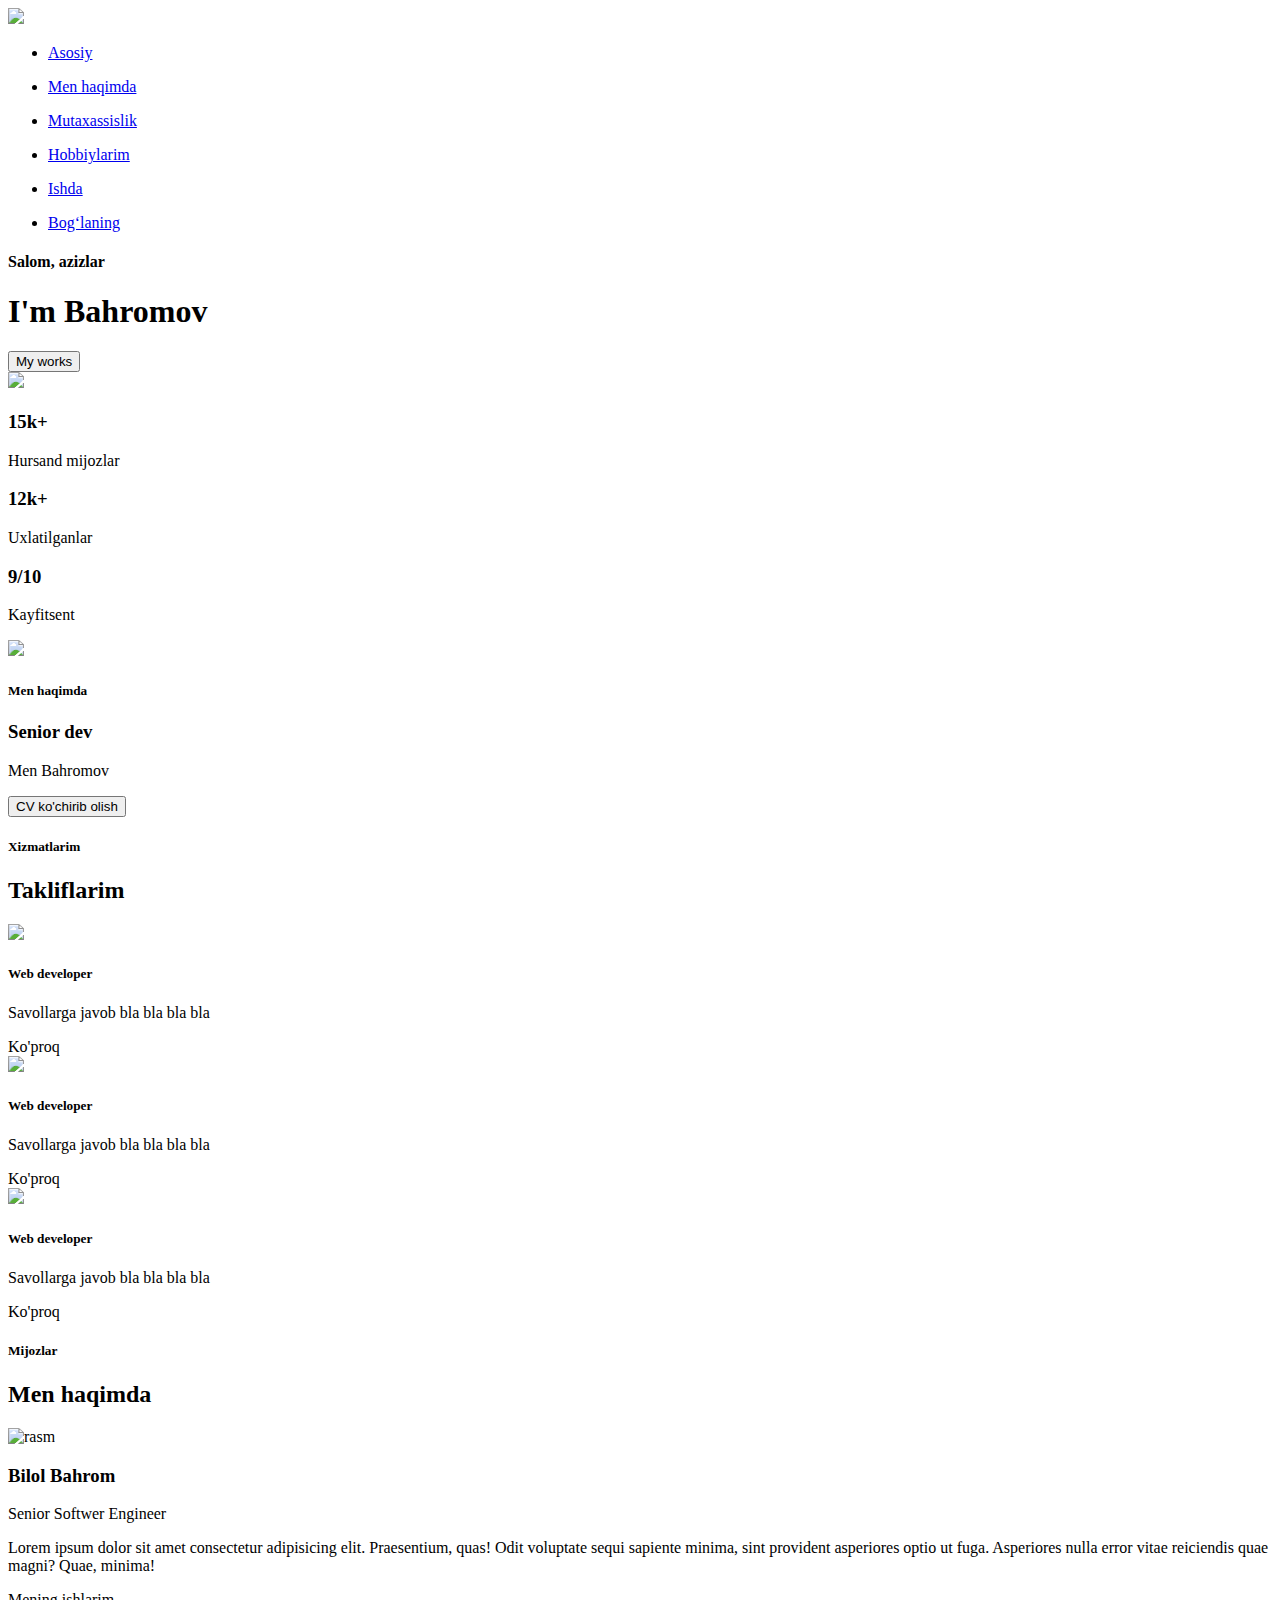
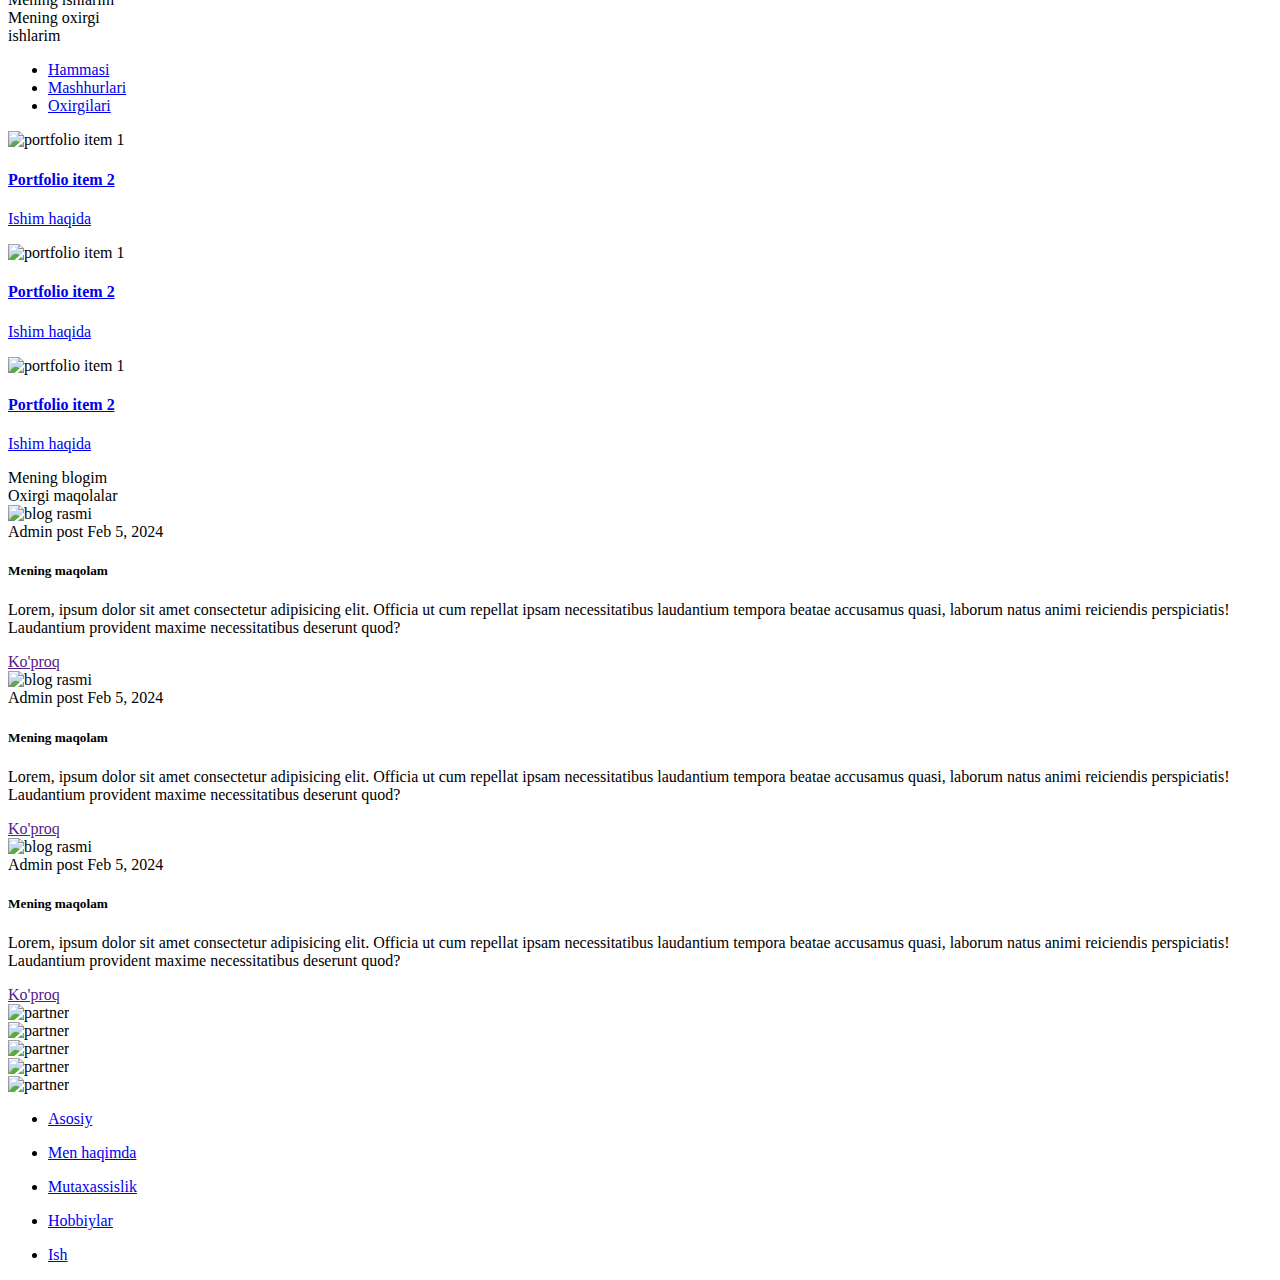
==== index.html @ ab36e7e4 "yangisidan" ====
<!DOCTYPE html>
<html lang="en">
<head>
  <!-- <meta http-equiv="content-type" content="text/html; charset=UTF-8"> -->
  <meta charset="utf-8">
  <title>Project4!</title>
  <link rel="stylesheet" href="main.css">
  <link rel="stylesheet" href="https://cdnjs.cloudflare.com/ajax/libs/font-awesome/6.6.0/css/all.min.css" integrity="sha512-Kc323vGBEqzTmouAECnVceyQqyqdsSiqLQISBL29aUW4U/M7pSPA/gEUZQqv1cwx4OnYxTxve5UMg5GT6L4JJg==" crossorigin="anonymous" referrerpolicy="no-referrer" />
  <link rel="stylesheet" href="../shared.css">
</head>
<body>
  
  <!-- header sectipn -->
  
  <header class="main-header">
    <div class="container">
      <div class="main-header__brand">
        <a href="box.html">
          <img src="../Picsart_24-10-22_14-53-34-482.png">
        </a>
      </div>
      <nav class="main-navigation">
        <ul class="main-navigation__items">
          <li class="main-navigation__item">
            <a href="#" class="aa">Asosiy</a>
          </li>
        </ul>
        <ul class="main-navigation__items">
          <li class="main-navigation__item active">
            <a href="#" class="aa">Men haqimda</a>
          </li>
        </ul>
        <ul class="main-navigation__items">
          <li class="main-navigation__item">
            <a href="#">Mutaxassislik</a>
          </li>
        </ul>
        <ul class="main-navigation__items">
          <li class="main-navigation__item">
            <a href="#">Hobbiylarim</a>
          </li>
        </ul>
        <ul class="maign-navigation__items">
          <li class="main-navigation__item">
            <a href="#">Ishda</a>
          </li>
        </ul>
        <ul class="main-navigation__items">
          <li class="main-navigation__item">
            <a href="../contact.html">Bogʻlaning</a>
          </li>
        </ul>
      </nav>
    </div>
  </header>
  
  
  <!-- /header section -->
  
  <!--main-->
  
<div class="main-banner">
    <div class="container">
    <section class="main-section">
    <div class="main-section__info">
      <h4 class="main-section__welcome to-uppercase">Salom, azizlar</h4>
      <h1 class="main-section__introduction to-uppercase">I'm Bahromov</h1>
      <div class="main-section__social-network">
        <a href="https://youtube.com">
          <i class="fab fa-youtube"></i>
        </a>
        <a href="https://instagram.com">
          <i class="fab fa-instagram"></i>
        </a>
        <a href="https://t.me/kunuz">
          <i class="fab fa-telegram"></i>
        </a>
      </div>
      <button type="button" class="main-section__action button to-uppercase">My works</button>
    </div>
    <div class="main-section__img">
      <img src="../Logo.png">
    </div>
   </section>
   <div class="clearfix"></div>  
  </div>
  
</div>
  <!--main-->

  <!--Statistics-->

  <div class="container">
    <section class="statistics">
      <div class="statistics__item">
        <h3 class="statistics__number">15k+</h3>
        <p class="statistics__title">Hursand mijozlar</p>
      </div>
      <div class="statistics__item">
        <h3 class="statistics__number">12k+</h3>
        <p class="statistics__title">Uxlatilganlar</p>
      </div>
      <div class="statistics__item">
        <h3 class="statistics__number">9/10</h3>
        <p class="statistics__title">Kayfitsent</p>
      </div>
    </section>
    <div class="clearfix">
    </div>
  </div>

  <!--Statistics-->


    <!--main-->
  
         <div class="container">
          <section class="about-me">
           <div class="about-me__img">
            <img src="../Logo.png">
           </div>
           <div class="about-me__info">
            <h5 class="section-subtitle">Men haqimda <span class="blur-line"></span></h5>
            <h3 class="section-title">Senior dev</h3>
            <p class="about-me__description">Men Bahromov</p>
            <button type="button" class="button to-uppercase">CV ko'chirib olish</button>
           </div>
          </section>
          <div class="clearfix"></div>
         </div>

  <!--main-->

    <!--serviced-->
  
    <div class="container">
        <section class="services">
    <h5 class="section-subtitle">Xizmatlarim <span class="blur-line"></span></h5>
    <h2 class="section-title">Takliflarim</h2>
    <div class="services-cards">
      <div class="service-card">
        <img class="service-card__icon" src="../service1.png">
        <h5 class="service-card__title">Web developer</h5>
        <p class="service-card__description">Savollarga javob bla bla bla bla</p>
        <a class="service-card__link">Ko'proq</a>
      </div>
      <div class="service-card">
        <img class="service-card__icon" src="../service-2.png">
        <h5 class="service-card__title">Web developer</h5>
        <p class="service-card__description">Savollarga javob bla bla bla bla</p>
        <a class="service-card__link">Ko'proq</a>
      </div>
      <div class="service-card">
        <img class="service-card__icon" src="../service-3.png">
        <h5 class="service-card__title">Web developer</h5>
        <p class="service-card__description">Savollarga javob bla bla bla bla</p>
        <a class="service-card__link">Ko'proq</a>
      </div>
    </div>
  </section>
    </div>
  
  <!--main-->

    <!--main-->
  
  
   <div class="container">
      <section class="clients">
        <h5 class="section-sibtitle">Mijozlar <span class="blur-line"></span></h5>
        <h2 class="section-title">Men haqimda</h2>
        <div class="client-items">
          <div class="client-item">
            <div class="client-item__img">
              <img src="../about-me.png" alt="rasm">
            </div>
            <div class="client-item__info">
              <h3 client-item__name>Bilol Bahrom</h3>
              <p class="client-item__position">Senior Softwer Engineer</p>
              <p class="client-item__review">Lorem ipsum dolor sit amet consectetur adipisicing elit. Praesentium, quas! Odit voluptate sequi sapiente minima, sint provident asperiores optio ut fuga. Asperiores nulla error vitae reiciendis quae magni? Quae, minima!</p>
              <div class="client-item__rate">
                <i class="fas fa-star"></i>
                <i class="fas fa-star"></i>
                <i class="fas fa-star"></i>
                <i class="fas fa-star"></i>
                <i class="fas fa-star disabled"></i>
              </div>
            </div>
          </div>
        </div>
        <div class="clearfix"></div>
      </section>
    </div>
  
  
  <!--main-->

  <div class="container">
    <section class="portfolio">
      <div class="section-subtitle">Mening ishlarim
        <span class="blur-line"></span>
      </div>
      <div class="section-title">Mening oxirgi <br> ishlarim</div>
      <ul class="portfolio-item__lists">
        <li class="portfolio-item__list portfolio-item__list-1">
          <a href="#">Hammasi</a>
        </li>
        <li class="portfolio-item__list">
          <a href="#">
            Mashhurlari
          </a>
        </li>
        <li class="portfolio-item__list">
          <a href="#">
            Oxirgilari
          </a>
        </li>
      </ul>
      <div class="portfolio-items">
        <div class="portfolio-item portfolio-item-1">
          <img src="./portfolio-1.jpg" alt="portfolio item 1" class="portfolio-item__img">
          <div class="portfolio-item__overlay"></div>
          <div class="portfolio-item__info">
            <h4>
              <a href="#">Portfolio item 2</a>
            </h4>
            <p>
              <a href="#">Ishim haqida</a>
            </p>
          </div>
        </div>
        <div class="portfolio-item portfolio-item-2">
          <img src="./portfolio-2.jpg" alt="portfolio item 1" class="portfolio-item__img">
          <div class="portfolio-item__overlay"></div>
          <div class="portfolio-item__info">
            <h4>
              <a href="#">Portfolio item 2</a>
            </h4>
            <p>
              <a href="#">Ishim haqida</a>
            </p>
          </div>
        </div>
        <div class="portfolio-item portfolio-item-3">
          <img src="./portfolio-3.jpg" alt="portfolio item 1" class="portfolio-item__img">
          <div class="portfolio-item__overlay"></div>
          <div class="portfolio-item__info">
            <h4>
              <a href="#">Portfolio item 2</a>
            </h4>
            <p>
              <a href="#">Ishim haqida</a>
            </p>
          </div>
        </div>
      </div>
    </section>
  </div>

  <!-- blog -->

  <div class="container">
    <section class="blog">
      <div class="section-subtitle">
        Mening blogim
      </div>
      <div class="subtion-title">Oxirgi maqolalar</div>
      <div class="blog-items">
        <div class="blog-item">
          <div class="blog-item__img">
            <img src="./blog-1.jpg" alt="blog rasmi">
          </div>
          <div class="blog-item__info">
            <div class="blog-item__main-info">
              <span class="blog-item__author">
                <i class="fa fa-user"></i>
                Admin post</span>
              <span class="blog-item__date">
                <i class="fa fa-calendar"></i>
                Feb 5, 2024</span>
            </div>
            <h5 class="blog-item__title">Mening maqolam</h5>
            <p class="blog-item__description">Lorem, ipsum dolor sit amet consectetur adipisicing elit. Officia ut cum repellat ipsam necessitatibus laudantium tempora beatae accusamus quasi, laborum natus animi reiciendis perspiciatis! Laudantium provident maxime necessitatibus deserunt quod?</p>
            <a href="" class="blog-item__lern-more">Ko'proq</a>
          </div>
        </div>
        <div class="blog-item">
          <div class="blog-item__img">
            <img src="./blog-2.jpg" alt="blog rasmi">
          </div>
          <div class="blog-item__info">
            <div class="blog-item__main-info">
              <span class="blog-item__author">
                <i class="fa fa-user"></i>
                Admin post</span>
              <span class="blog-item__date">
                <i class="fa fa-calendar"></i>
                Feb 5, 2024</span>
            </div>
            <h5 class="blog-item__title">Mening maqolam</h5>
            <p class="blog-item__description">Lorem, ipsum dolor sit amet consectetur adipisicing elit. Officia ut cum repellat ipsam necessitatibus laudantium tempora beatae accusamus quasi, laborum natus animi reiciendis perspiciatis! Laudantium provident maxime necessitatibus deserunt quod?</p>
            <a href="" class="blog-item__lern-more">Ko'proq</a>
          </div>
        </div>
        <div class="blog-item">
          <div class="blog-item__img">
            <img src="./blog-3.jpg" alt="blog rasmi">
          </div>
          <div class="blog-item__info">
            <div class="blog-item__main-info">
              <span class="blog-item__author">
                <i class="fa fa-user"></i>
                Admin post</span>
              <span class="blog-item__date">
                <i class="fa fa-calendar"></i>
                Feb 5, 2024</span>
            </div>
            <h5 class="blog-item__title">Mening maqolam</h5>
            <p class="blog-item__description">Lorem, ipsum dolor sit amet consectetur adipisicing elit. Officia ut cum repellat ipsam necessitatibus laudantium tempora beatae accusamus quasi, laborum natus animi reiciendis perspiciatis! Laudantium provident maxime necessitatibus deserunt quod?</p>
            <a href="" class="blog-item__lern-more">Ko'proq</a>
          </div>
        </div>
      </div>

    </section>
  </div>

  <!-- partners -->

  <div class="container">
    <section class="partners">
      <div class="partner">
        <img src="./partner-1.png" alt="partner">
      </div>
      <div class="partner">
        <img src="./partner-2.png" alt="partner">
      </div>
      <div class="partner">
        <img src="./partner-3.png" alt="partner">
      </div>
      <div class="partner">
        <img src="./partner-4.png" alt="partner">
      </div>
      <div class="partner">
        <img src="./partner-5.png" alt="partner">
      </div>
    </section>
  </div>

  <!--footer-->

  <footer>
      <nav class="main-navigation">
        <ul class="main-navigation__items">
          <li class="main-navigation__item">
            <a href="#" class="aa">Asosiy</a>
          </li>
        </ul>
        <ul class="main-navigation__items">
          <li class="main-navigation__item active">
            <a href="#" class="aa">Men haqimda</a>
          </li>
        </ul>
        <ul class="main-navigation__items">
          <li class="main-navigation__item">
            <a href="#">Mutaxassislik</a>
          </li>
        </ul>
        <ul class="main-navigation__items">
          <li class="main-navigation__item">
            <a href="#">Hobbiylar</a>
          </li>
        </ul>
        <ul class="main-navigation__items">
          <li class="main-navigation__item">
            <a href="#">Ish</a>
          </li>
        </ul>
      </nav>
  </footer>

  <!--footer-->
  
</body>
</html>
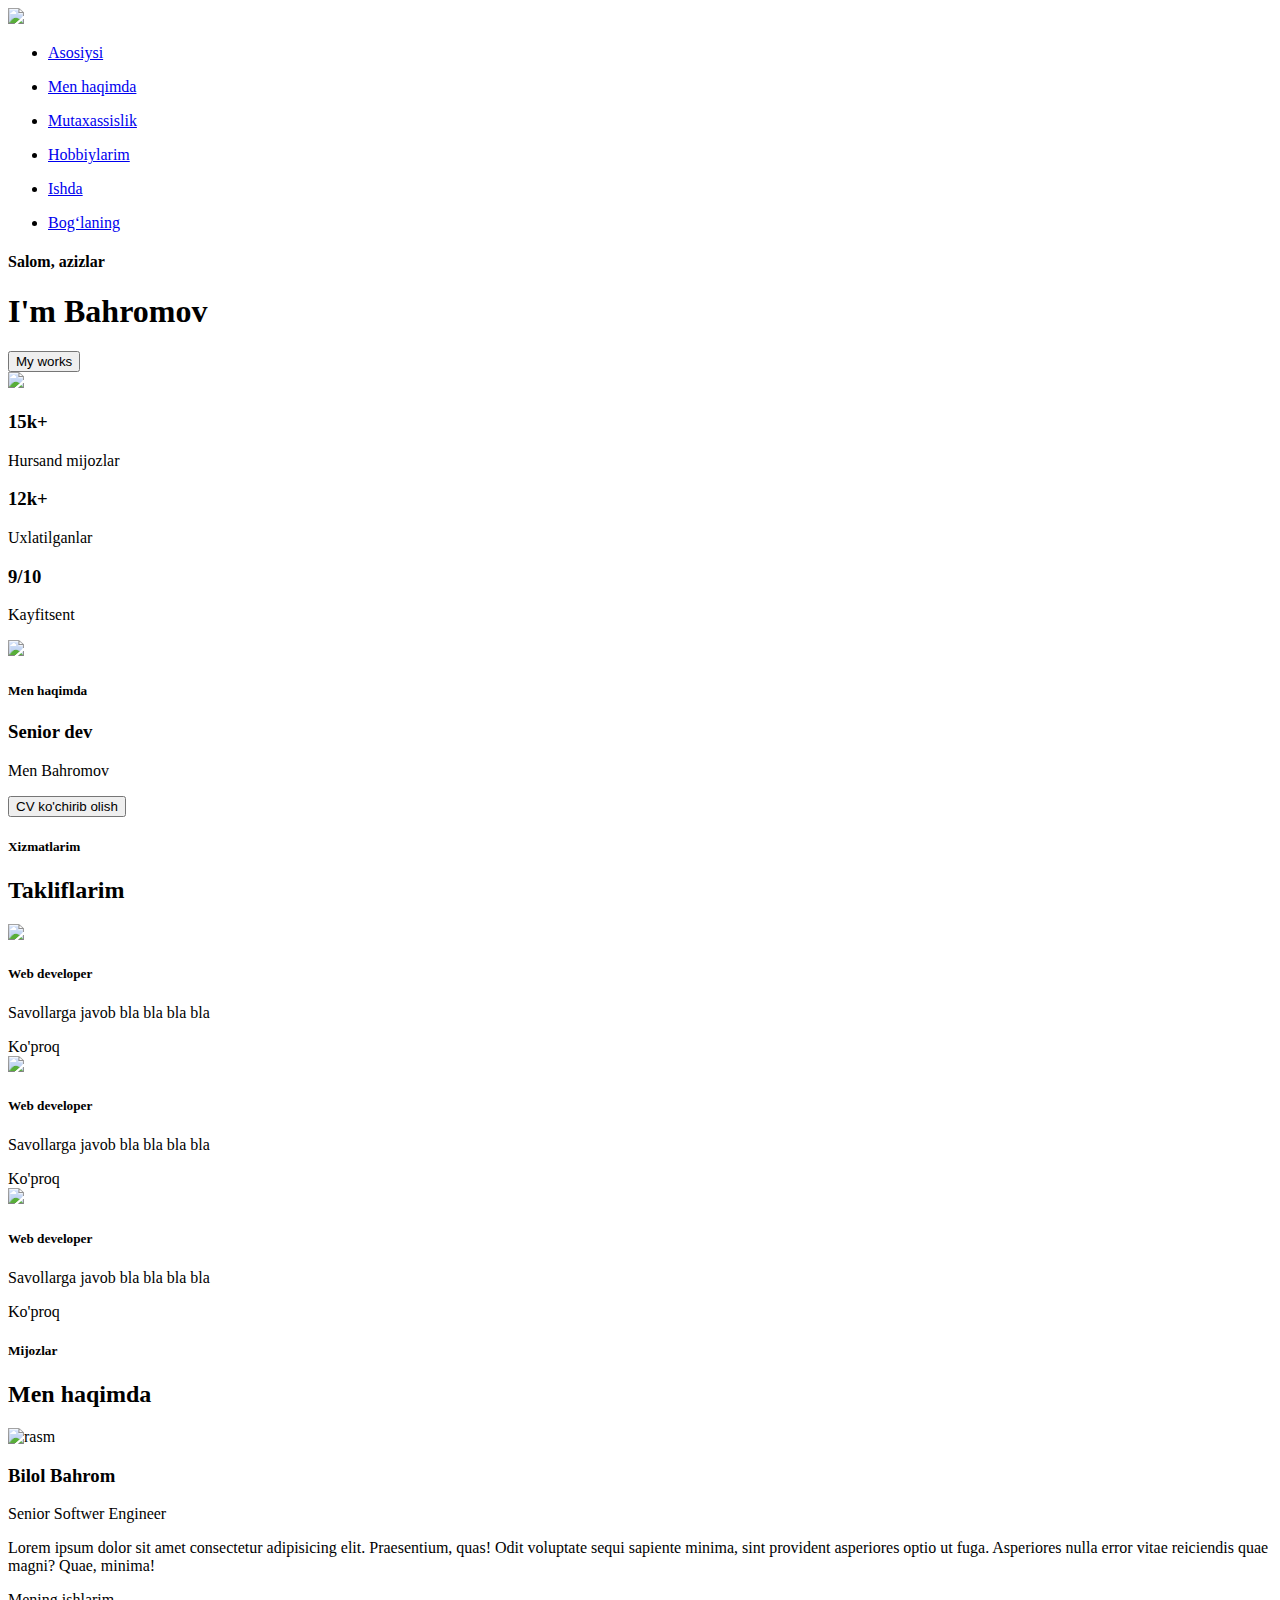
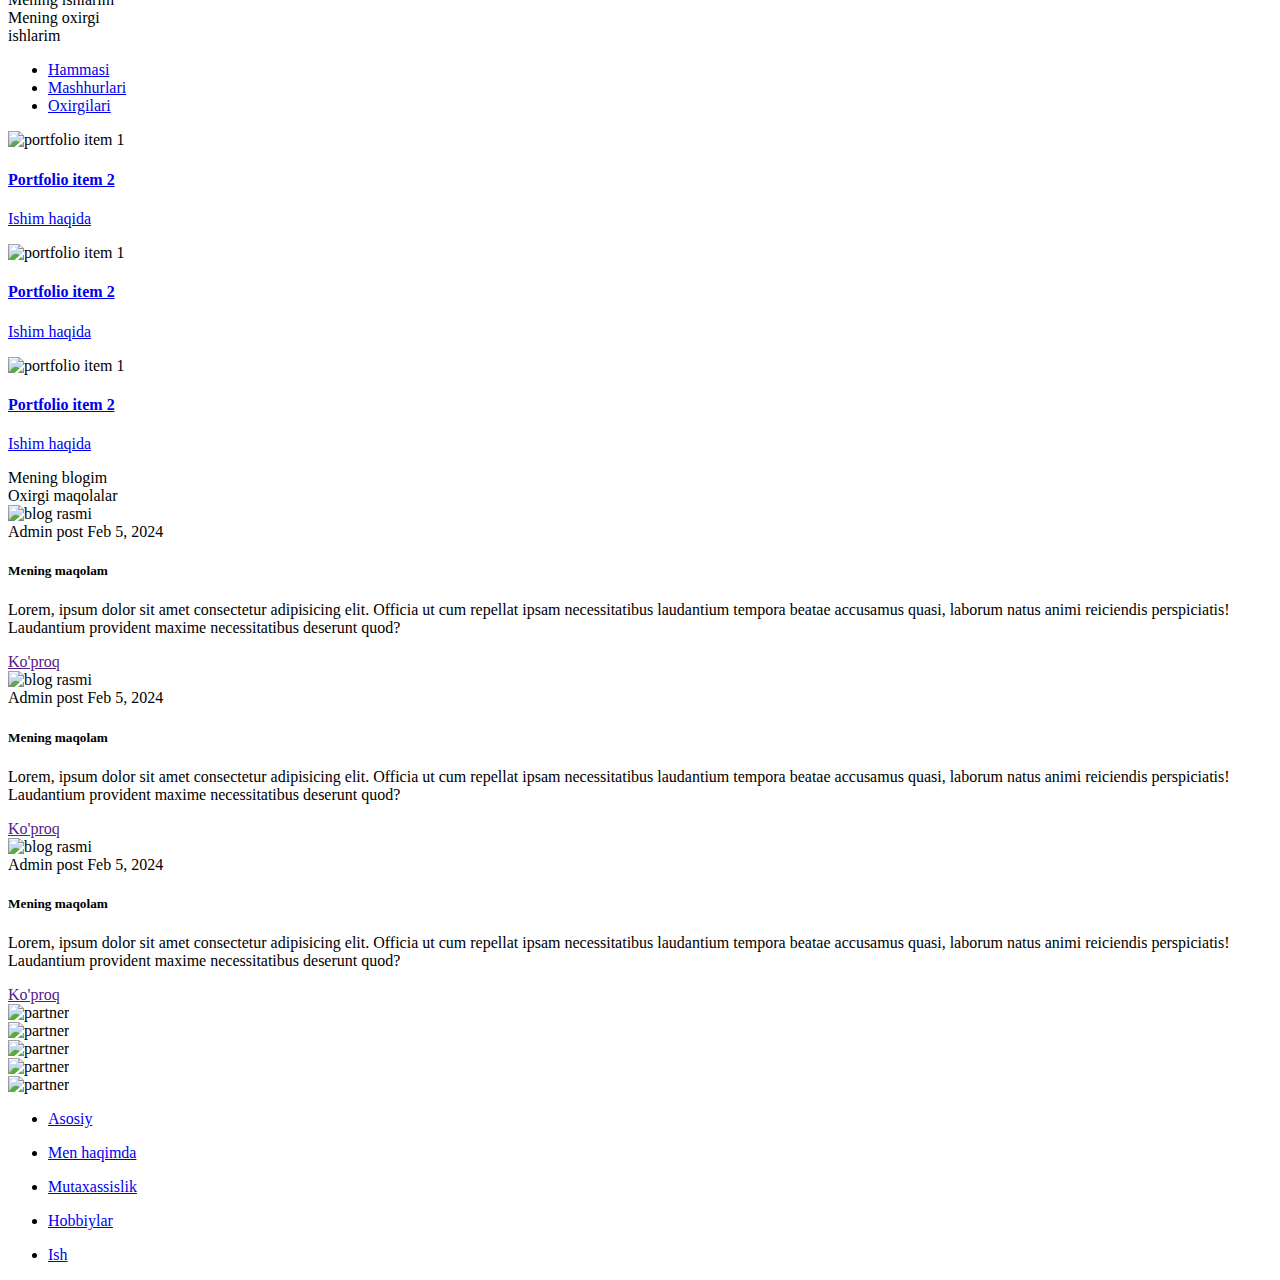
==== commit 5bbad088: "qalay" ====
--- a/index.html
+++ b/index.html
@@ -22,7 +22,7 @@
       <nav class="main-navigation">
         <ul class="main-navigation__items">
           <li class="main-navigation__item">
-            <a href="#" class="aa">Asosiy</a>
+            <a href="#" class="aa">Asosiysi</a>
           </li>
         </ul>
         <ul class="main-navigation__items">
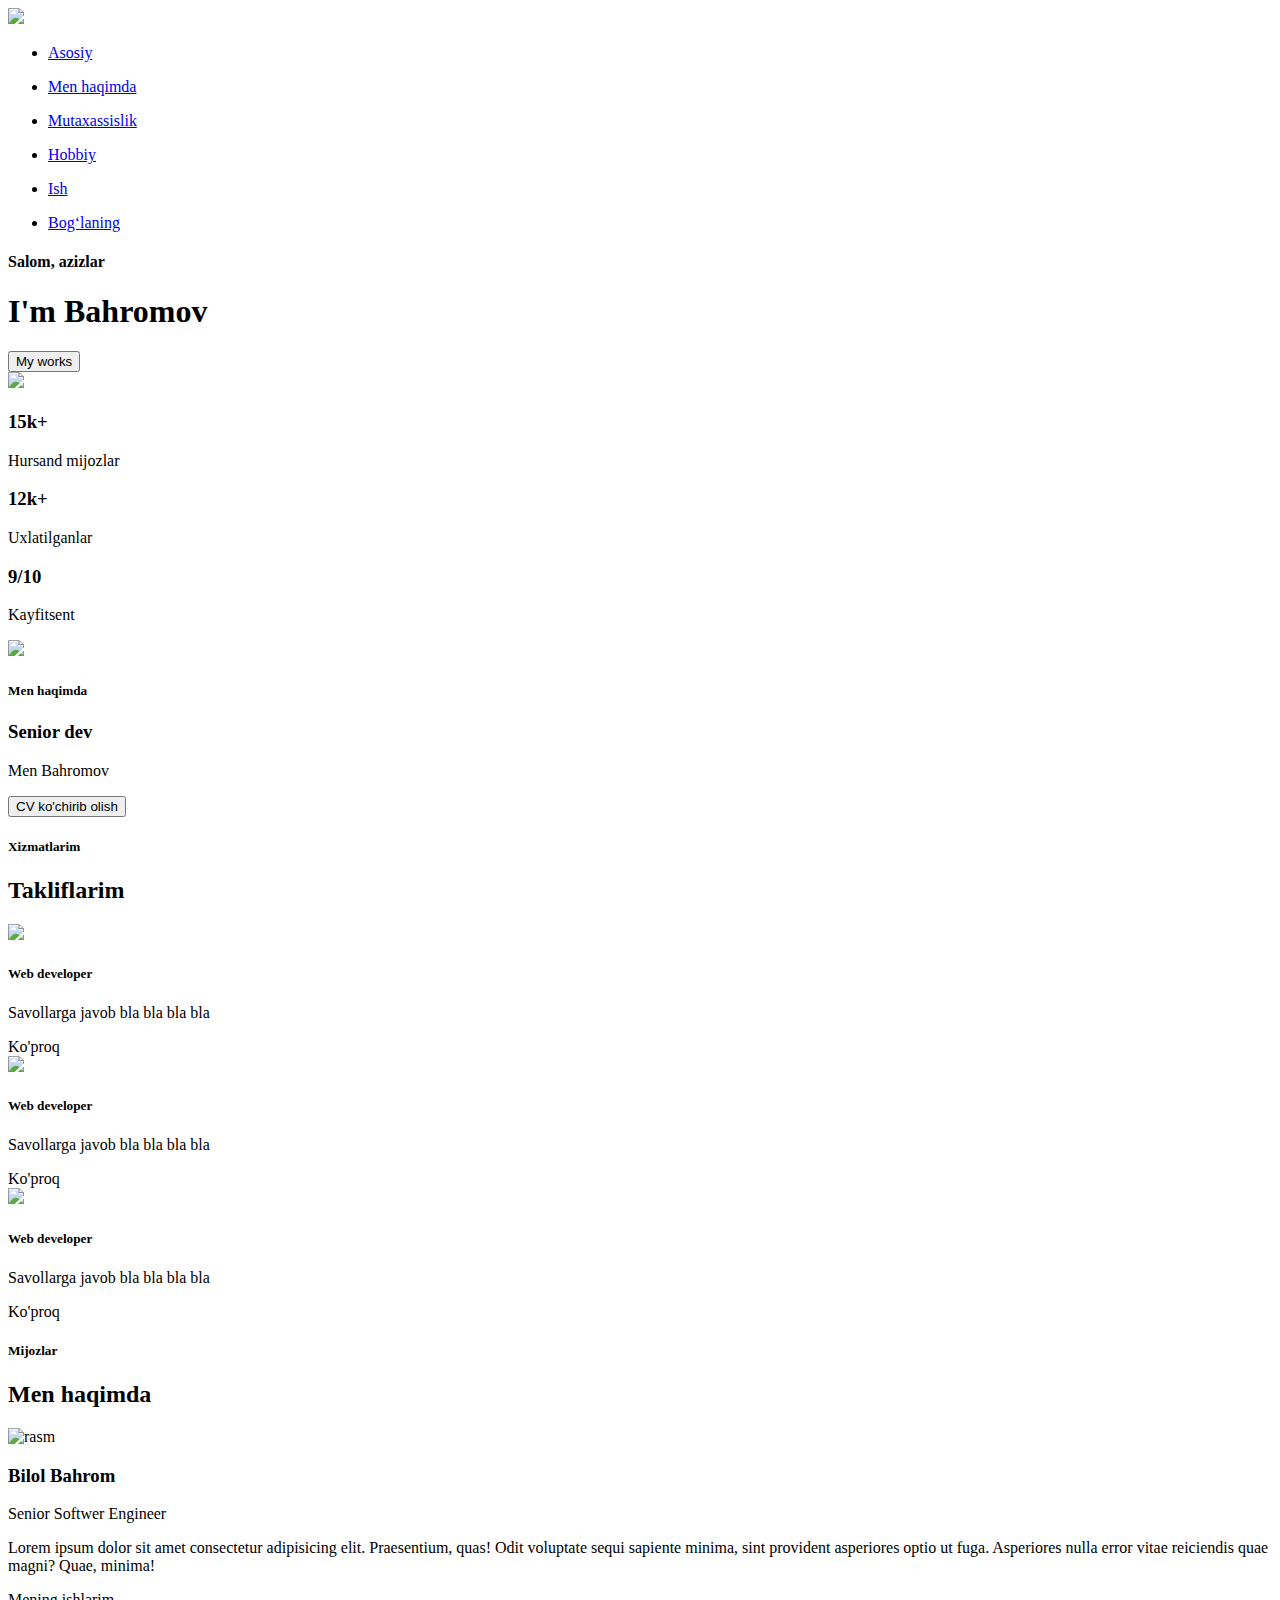
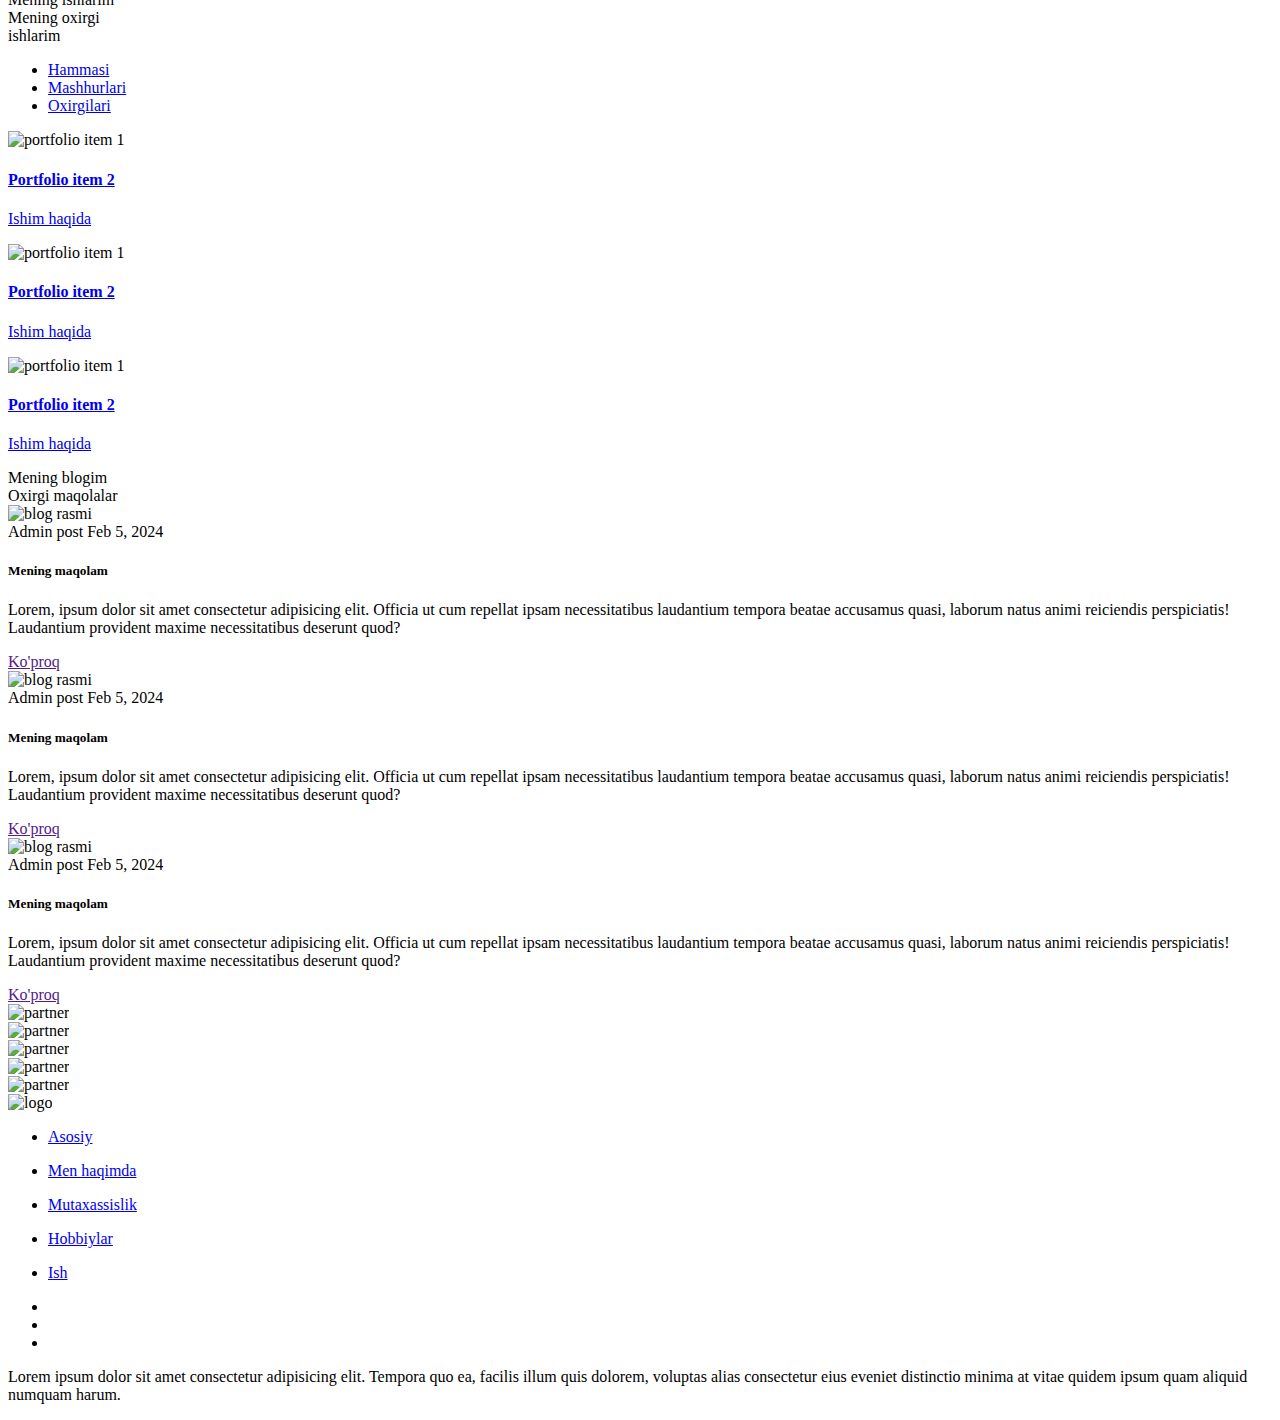
==== commit 33912a09: "mana yana" ====
--- a/index.html
+++ b/index.html
@@ -3,7 +3,8 @@
 <head>
   <!-- <meta http-equiv="content-type" content="text/html; charset=UTF-8"> -->
   <meta charset="utf-8">
-  <title>Project4!</title>
+  <meta name="viewport" content="width=device-width, initial-scale=1.0">
+  <title>Project! Responsive</title>
   <link rel="stylesheet" href="main.css">
   <link rel="stylesheet" href="https://cdnjs.cloudflare.com/ajax/libs/font-awesome/6.6.0/css/all.min.css" integrity="sha512-Kc323vGBEqzTmouAECnVceyQqyqdsSiqLQISBL29aUW4U/M7pSPA/gEUZQqv1cwx4OnYxTxve5UMg5GT6L4JJg==" crossorigin="anonymous" referrerpolicy="no-referrer" />
   <link rel="stylesheet" href="../shared.css">
@@ -22,7 +23,7 @@
       <nav class="main-navigation">
         <ul class="main-navigation__items">
           <li class="main-navigation__item">
-            <a href="#" class="aa">Asosiysi</a>
+            <a href="#" class="aa">Asosiy</a>
           </li>
         </ul>
         <ul class="main-navigation__items">
@@ -37,12 +38,12 @@
         </ul>
         <ul class="main-navigation__items">
           <li class="main-navigation__item">
-            <a href="#">Hobbiylarim</a>
-          </li>
-        </ul>
-        <ul class="maign-navigation__items">
+            <a href="#">Hobbiy</a>
+          </li>
+        </ul>
+        <ul class="main-navigation__items">
           <li class="main-navigation__item">
-            <a href="#">Ishda</a>
+            <a href="#">Ish</a>
           </li>
         </ul>
         <ul class="main-navigation__items">
@@ -114,83 +115,85 @@
 
     <!--main-->
   
-         <div class="container">
-          <section class="about-me">
-           <div class="about-me__img">
+    <div class="container">
+      <section>
+        <div class="about-me">
+          <div class="about-me__img">
             <img src="../Logo.png">
-           </div>
-           <div class="about-me__info">
+          </div>
+          <div class="about-me__info">
             <h5 class="section-subtitle">Men haqimda <span class="blur-line"></span></h5>
             <h3 class="section-title">Senior dev</h3>
             <p class="about-me__description">Men Bahromov</p>
             <button type="button" class="button to-uppercase">CV ko'chirib olish</button>
-           </div>
-          </section>
-          <div class="clearfix"></div>
-         </div>
+          </div>
+        </div>
+      </section>
+      <div class="clearfix"></div>
+    </div>
 
   <!--main-->
 
-    <!--serviced-->
-  
-    <div class="container">
-        <section class="services">
-    <h5 class="section-subtitle">Xizmatlarim <span class="blur-line"></span></h5>
-    <h2 class="section-title">Takliflarim</h2>
-    <div class="services-cards">
-      <div class="service-card">
-        <img class="service-card__icon" src="../service1.png">
-        <h5 class="service-card__title">Web developer</h5>
-        <p class="service-card__description">Savollarga javob bla bla bla bla</p>
-        <a class="service-card__link">Ko'proq</a>
-      </div>
-      <div class="service-card">
-        <img class="service-card__icon" src="../service-2.png">
-        <h5 class="service-card__title">Web developer</h5>
-        <p class="service-card__description">Savollarga javob bla bla bla bla</p>
-        <a class="service-card__link">Ko'proq</a>
-      </div>
-      <div class="service-card">
-        <img class="service-card__icon" src="../service-3.png">
-        <h5 class="service-card__title">Web developer</h5>
-        <p class="service-card__description">Savollarga javob bla bla bla bla</p>
-        <a class="service-card__link">Ko'proq</a>
-      </div>
-    </div>
+  <!--serviced-->
+
+  <div class="container">
+    <section class="services">
+      <h5 class="section-subtitle">Xizmatlarim <span class="blur-line"></span></h5>
+      <h2 class="section-title">Takliflarim</h2>
+      <div class="services-cards">
+        <div class="service-card">
+          <img class="service-card__icon" src="../service1.png">
+          <h5 class="service-card__title">Web developer</h5>
+          <p class="service-card__description">Savollarga javob bla bla bla bla</p>
+          <a class="service-card__link">Ko'proq</a>
+        </div>
+        <div class="service-card">
+          <img class="service-card__icon" src="../service-2.png">
+          <h5 class="service-card__title">Web developer</h5>
+          <p class="service-card__description">Savollarga javob bla bla bla bla</p>
+          <a class="service-card__link">Ko'proq</a>
+        </div>
+        <div class="service-card">
+          <img class="service-card__icon" src="../service-3.png">
+          <h5 class="service-card__title">Web developer</h5>
+          <p class="service-card__description">Savollarga javob bla bla bla bla</p>
+          <a class="service-card__link">Ko'proq</a>
+        </div>
+      </div>
+    </section>
+  </div>
+
+<!--main-->
+
+<!--main-->
+
+
+<div class="container">
+  <section class="clients">
+    <h5 class="section-sibtitle">Mijozlar <span class="blur-line"></span></h5>
+    <h2 class="section-title">Men haqimda</h2>
+    <div class="client-items">
+      <div class="client-item">
+        <div class="client-item__img">
+          <img src="../about-me.png" alt="rasm">
+        </div>
+        <div class="client-item__info">
+          <h3 client-item__name>Bilol Bahrom</h3>
+          <p class="client-item__position">Senior Softwer Engineer</p>
+          <p class="client-item__review">Lorem ipsum dolor sit amet consectetur adipisicing elit. Praesentium, quas! Odit voluptate sequi sapiente minima, sint provident asperiores optio ut fuga. Asperiores nulla error vitae reiciendis quae magni? Quae, minima!</p>
+          <div class="client-item__rate">
+            <i class="fas fa-star"></i>
+            <i class="fas fa-star"></i>
+            <i class="fas fa-star"></i>
+            <i class="fas fa-star"></i>
+            <i class="fas fa-star disabled"></i>
+          </div>
+        </div>
+      </div>
+    </div>
+    <div class="clearfix"></div>
   </section>
-    </div>
-  
-  <!--main-->
-
-    <!--main-->
-  
-  
-   <div class="container">
-      <section class="clients">
-        <h5 class="section-sibtitle">Mijozlar <span class="blur-line"></span></h5>
-        <h2 class="section-title">Men haqimda</h2>
-        <div class="client-items">
-          <div class="client-item">
-            <div class="client-item__img">
-              <img src="../about-me.png" alt="rasm">
-            </div>
-            <div class="client-item__info">
-              <h3 client-item__name>Bilol Bahrom</h3>
-              <p class="client-item__position">Senior Softwer Engineer</p>
-              <p class="client-item__review">Lorem ipsum dolor sit amet consectetur adipisicing elit. Praesentium, quas! Odit voluptate sequi sapiente minima, sint provident asperiores optio ut fuga. Asperiores nulla error vitae reiciendis quae magni? Quae, minima!</p>
-              <div class="client-item__rate">
-                <i class="fas fa-star"></i>
-                <i class="fas fa-star"></i>
-                <i class="fas fa-star"></i>
-                <i class="fas fa-star"></i>
-                <i class="fas fa-star disabled"></i>
-              </div>
-            </div>
-          </div>
-        </div>
-        <div class="clearfix"></div>
-      </section>
-    </div>
+</div>
   
   
   <!--main-->
@@ -349,34 +352,59 @@
 
   <!--footer-->
 
-  <footer>
-      <nav class="main-navigation">
-        <ul class="main-navigation__items">
-          <li class="main-navigation__item">
+  <footer class="footer">
+    <div class="container">
+      <div class="footer__brand">
+        <img src="./Logo.png" alt="logo">
+      </div>
+      <nav class="footer-navigation">
+        <ul class="footer-navigation__items">
+          <li class="footer-navigation__item">
             <a href="#" class="aa">Asosiy</a>
           </li>
         </ul>
-        <ul class="main-navigation__items">
-          <li class="main-navigation__item active">
+        <ul class="footer-navigation__items">
+          <li class="footer-navigation__item active">
             <a href="#" class="aa">Men haqimda</a>
           </li>
         </ul>
-        <ul class="main-navigation__items">
-          <li class="main-navigation__item">
+        <ul class="footer-navigation__items">
+          <li class="footer-navigation__item">
             <a href="#">Mutaxassislik</a>
           </li>
         </ul>
-        <ul class="main-navigation__items">
-          <li class="main-navigation__item">
+        <ul class="footer-navigation__items">
+          <li class="footer-navigation__item">
             <a href="#">Hobbiylar</a>
           </li>
         </ul>
-        <ul class="main-navigation__items">
-          <li class="main-navigation__item">
+        <ul class="footer-navigation__items">
+          <li class="footer-navigation__item">
             <a href="#">Ish</a>
           </li>
         </ul>
       </nav>
+      <ul class="footer__socials">
+        <li class="footer__social">
+          <a href="#">
+            <i class="fab fa-telegram"></i>
+          </a>
+        </li>
+        <li class="footer__social">
+          <a href="#">
+            <i class="fab fa-instagram"></i>
+          </a>
+        </li>
+        <li class="footer__social">
+          <a href="#">
+            <i class="fab fa-youtube"></i>
+          </a>
+        </li>
+      </ul>
+      <p class="footer__text">
+        Lorem ipsum dolor sit amet consectetur adipisicing elit. Tempora quo ea, facilis illum quis dolorem, voluptas alias consectetur eius eveniet distinctio minima at vitae quidem ipsum quam aliquid numquam harum.
+      </p>
+    </div>
   </footer>
 
   <!--footer-->
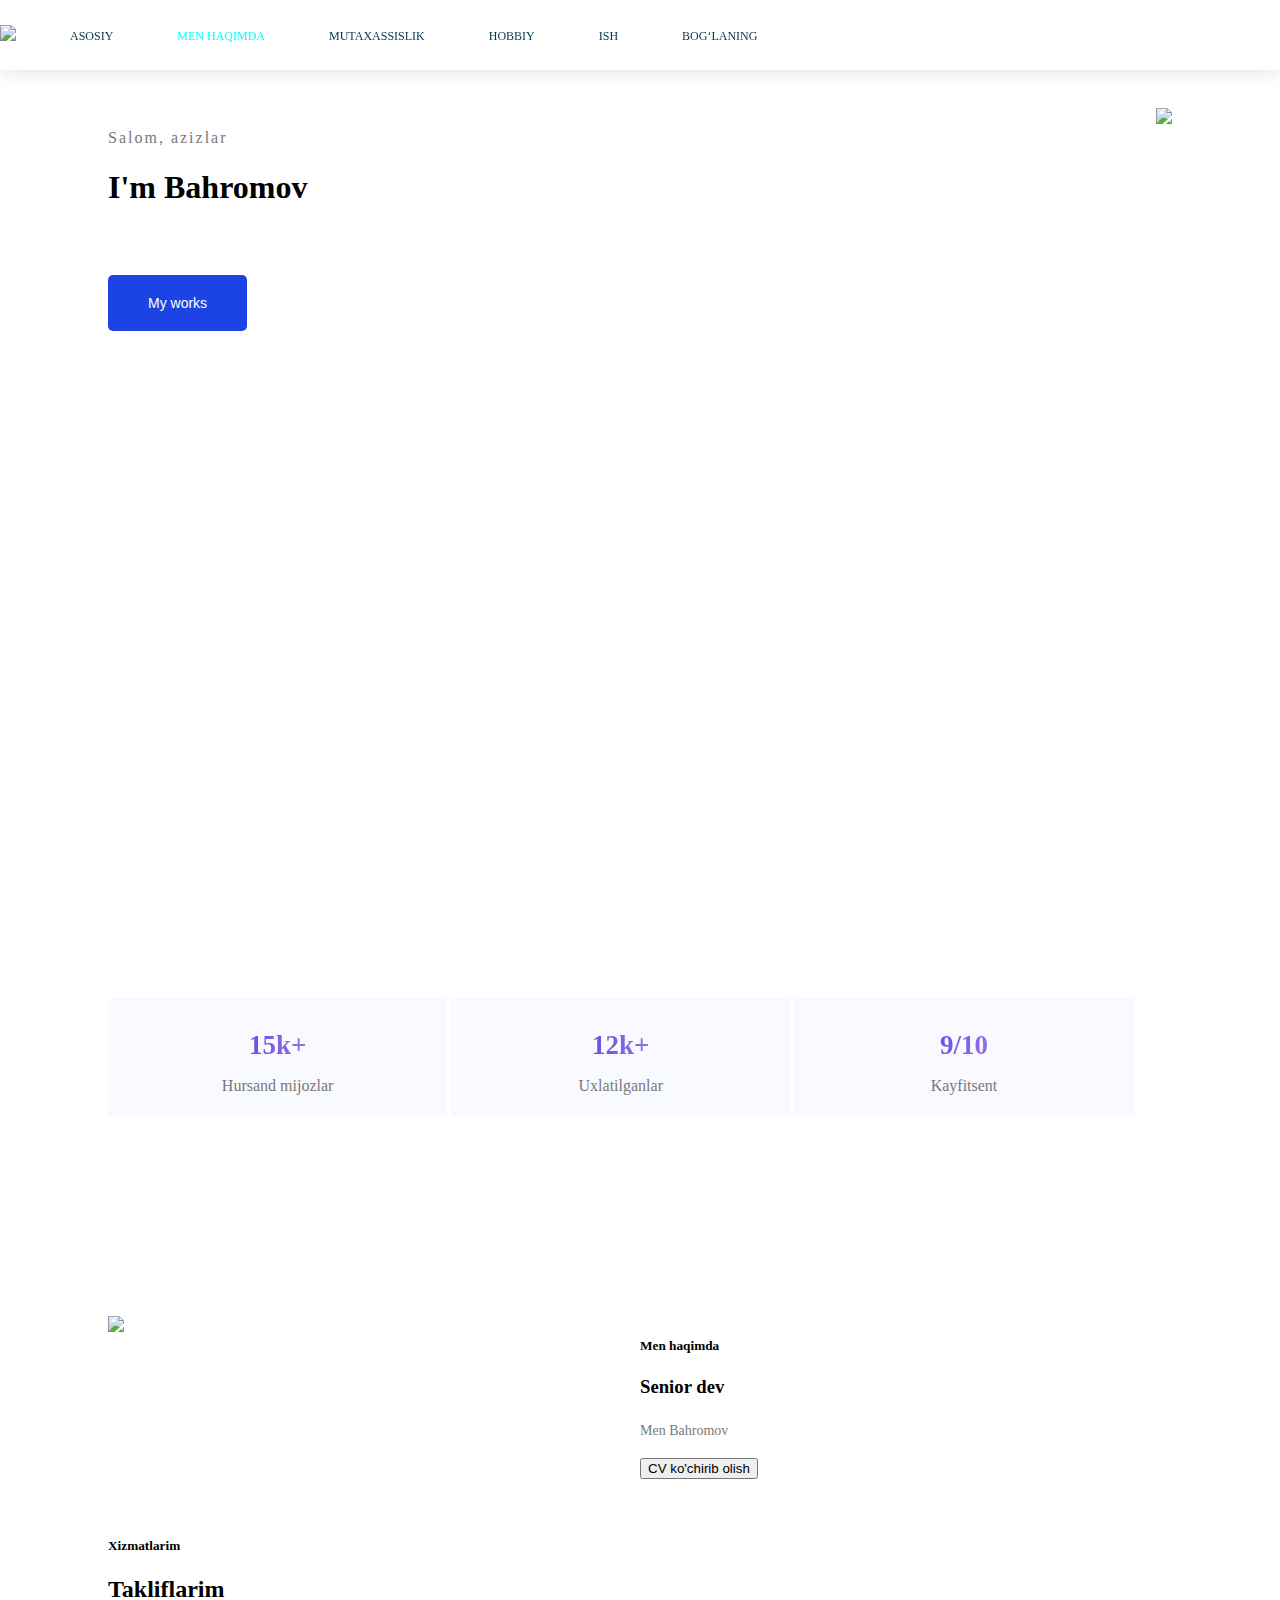
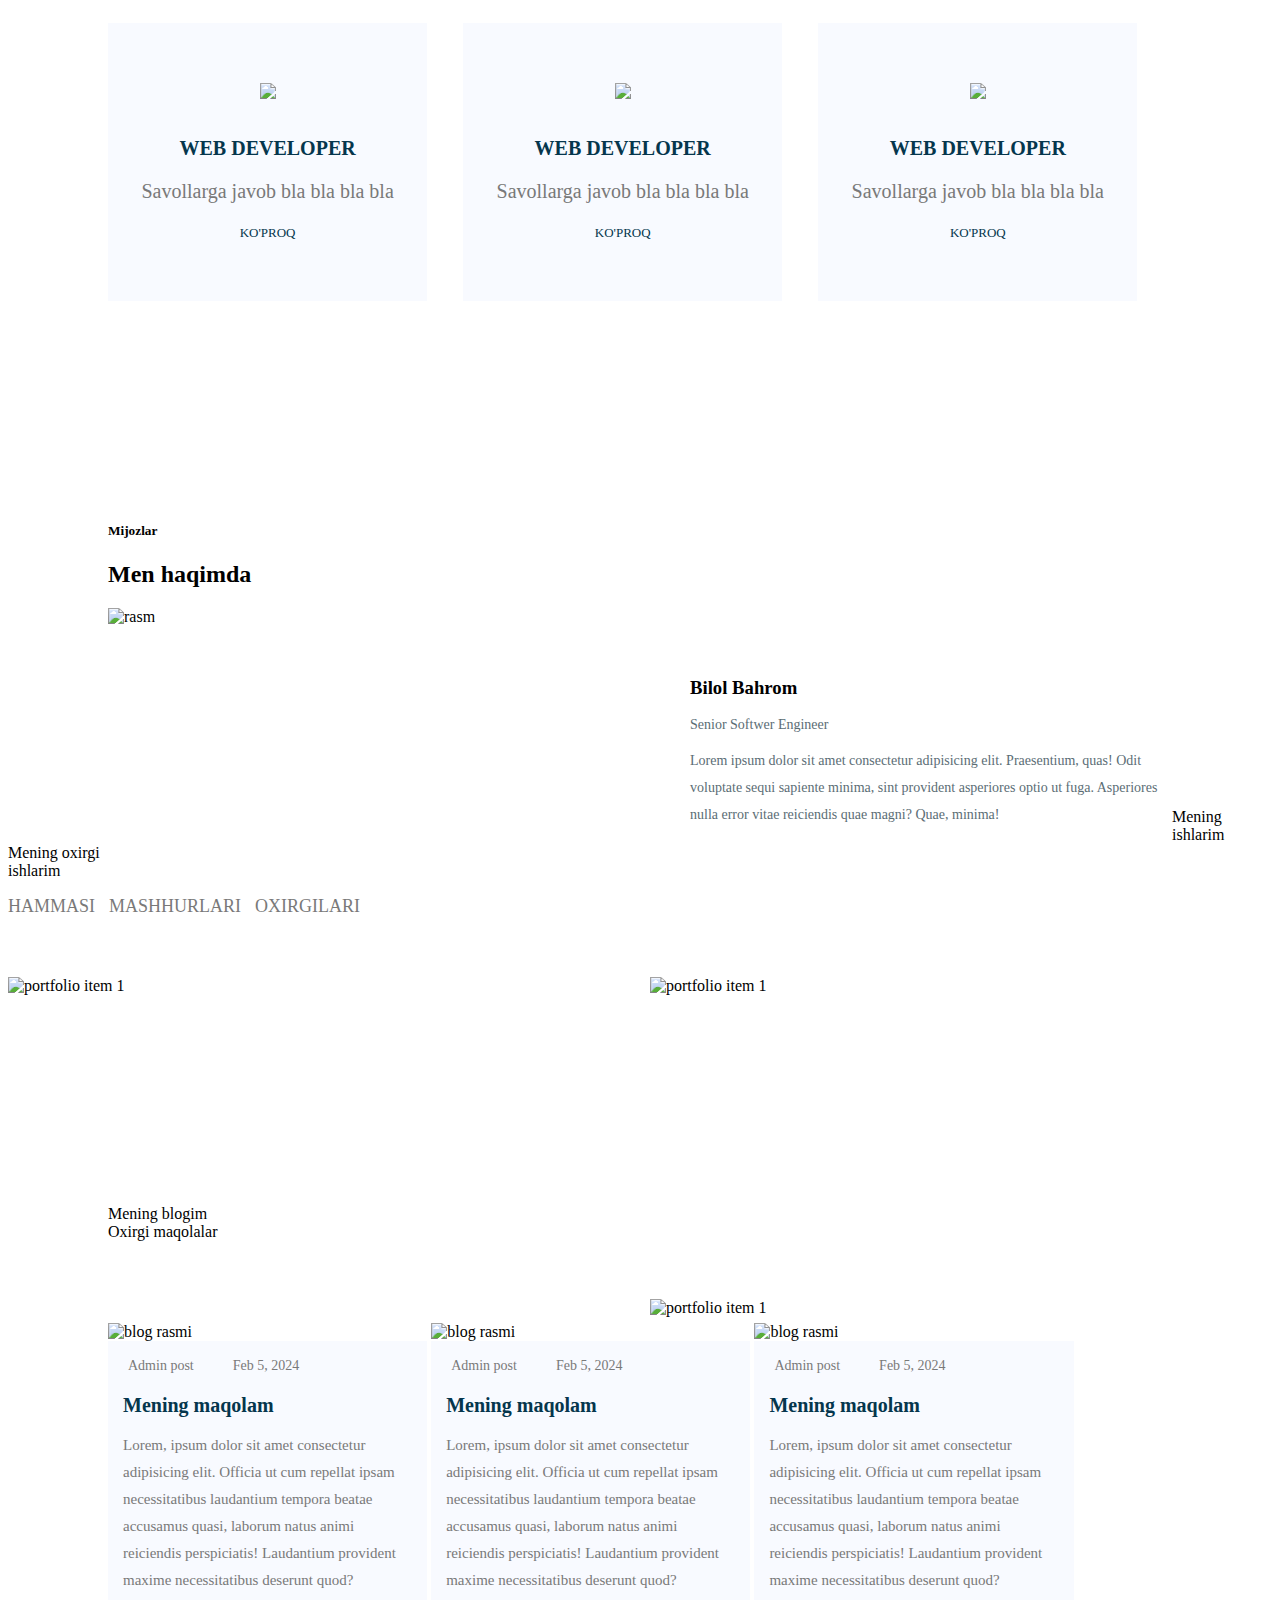
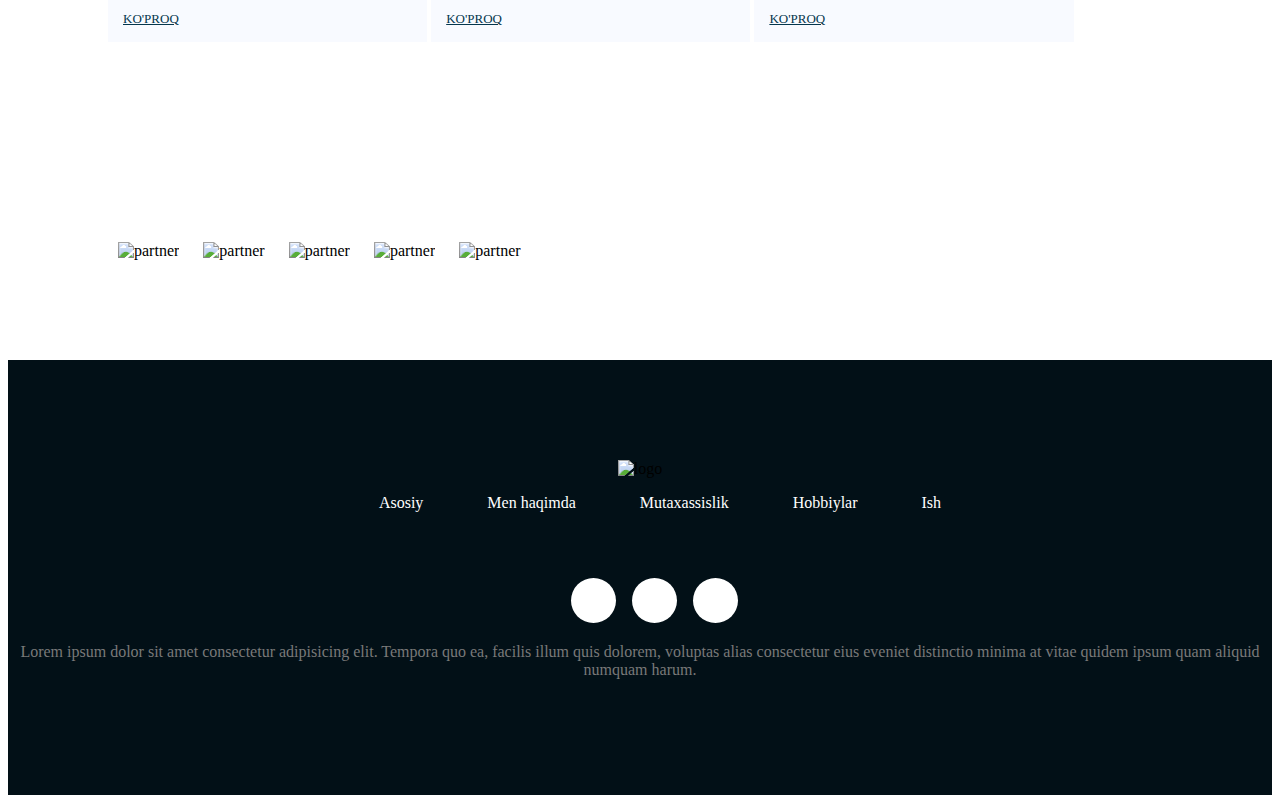
==== commit 3a78b372: "footer" ====
--- a/index.html
+++ b/index.html
@@ -352,60 +352,62 @@
 
   <!--footer-->
 
-  <footer class="footer">
-    <div class="container">
-      <div class="footer__brand">
-        <img src="./Logo.png" alt="logo">
-      </div>
-      <nav class="footer-navigation">
-        <ul class="footer-navigation__items">
-          <li class="footer-navigation__item">
-            <a href="#" class="aa">Asosiy</a>
-          </li>
-        </ul>
-        <ul class="footer-navigation__items">
-          <li class="footer-navigation__item active">
-            <a href="#" class="aa">Men haqimda</a>
-          </li>
-        </ul>
-        <ul class="footer-navigation__items">
-          <li class="footer-navigation__item">
-            <a href="#">Mutaxassislik</a>
-          </li>
-        </ul>
-        <ul class="footer-navigation__items">
-          <li class="footer-navigation__item">
-            <a href="#">Hobbiylar</a>
-          </li>
-        </ul>
-        <ul class="footer-navigation__items">
-          <li class="footer-navigation__item">
-            <a href="#">Ish</a>
-          </li>
-        </ul>
-      </nav>
-      <ul class="footer__socials">
-        <li class="footer__social">
-          <a href="#">
-            <i class="fab fa-telegram"></i>
-          </a>
-        </li>
-        <li class="footer__social">
-          <a href="#">
-            <i class="fab fa-instagram"></i>
-          </a>
-        </li>
-        <li class="footer__social">
-          <a href="#">
-            <i class="fab fa-youtube"></i>
-          </a>
-        </li>
-      </ul>
-      <p class="footer__text">
-        Lorem ipsum dolor sit amet consectetur adipisicing elit. Tempora quo ea, facilis illum quis dolorem, voluptas alias consectetur eius eveniet distinctio minima at vitae quidem ipsum quam aliquid numquam harum.
-      </p>
-    </div>
-  </footer>
+  <div class="container">
+    <footer class="footer">
+      <div class="container">
+        <div class="footer__brand">
+          <img src="./Logo.png" alt="logo">
+        </div>
+        <nav class="footer-navigation">
+          <ul class="footer-navigation__items">
+            <li class="footer-navigation__item">
+              <a href="#" class="aa">Asosiy</a>
+            </li>
+          </ul>
+          <ul class="footer-navigation__items">
+            <li class="footer-navigation__item active">
+              <a href="#" class="aa">Men haqimda</a>
+            </li>
+          </ul>
+          <ul class="footer-navigation__items">
+            <li class="footer-navigation__item">
+              <a href="#">Mutaxassislik</a>
+            </li>
+          </ul>
+          <ul class="footer-navigation__items">
+            <li class="footer-navigation__item">
+              <a href="#">Hobbiylar</a>
+            </li>
+          </ul>
+          <ul class="footer-navigation__items">
+            <li class="footer-navigation__item">
+              <a href="#">Ish</a>
+            </li>
+          </ul>
+        </nav>
+        <ul class="footer__socials">
+          <li class="footer__social">
+            <a href="#">
+              <i class="fab fa-telegram"></i>
+            </a>
+          </li>
+          <li class="footer__social">
+            <a href="#">
+              <i class="fab fa-instagram"></i>
+            </a>
+          </li>
+          <li class="footer__social">
+            <a href="#">
+              <i class="fab fa-youtube"></i>
+            </a>
+          </li>
+        </ul>
+        <p class="footer__text">
+          Lorem ipsum dolor sit amet consectetur adipisicing elit. Tempora quo ea, facilis illum quis dolorem, voluptas alias consectetur eius eveniet distinctio minima at vitae quidem ipsum quam aliquid numquam harum.
+        </p>
+      </div>
+    </footer>
+  </div>
 
   <!--footer-->
   
--- a/main.css
+++ b/main.css
@@ -0,0 +1,687 @@
+
+/* header */
+
+.main-header {
+  position: fixed;
+  top: 0;
+  left: 0;
+  background-color: white;
+  width: 100%;
+  box-shadow: 0px 3px 16px 0px rgb(0 0 0 /10%);
+  z-index: 10;
+} 
+
+.main-header__brand {
+  display: inline-block;
+  vertical-align: middle;
+}
+
+.main-header__brand img {
+  width: 64px;
+}
+
+.main-navigation {
+  display: inline-block;
+  vertical-align: middle;
+}
+
+.main-navigation__items {
+  display: inline-block;
+  vertical-align: miiddle;
+}
+
+.main-navigation__item {
+  display: inline-block;
+  padding: 10px;
+  text-decoration: none;
+  vertical-align: middle;
+}
+.main-navigation__item a {
+  color: #05364d;
+  text-decoration: none;
+  text-transform: uppercase;
+  font-size: 12px;
+  font-weight: 500;
+}
+
+.main-navigation__item a:active {
+  color: red;
+  background-color: greenyellow;
+}
+
+.main-navigation__item.active a {
+  color: aqua;
+}
+
+/* main */
+
+.main-banner {
+  background: url("././main-banner.png") no-repeat top right;
+  background-position: center;
+  background-size: cover;
+  min-height: 890px;
+}
+
+.main-section {
+  padding: 100px;
+}
+
+.main-section > div {
+  width: 50%;
+  float: left;
+}
+
+.main-section__img {
+  text-align: right;
+}
+
+.main-section__welcome {
+  font-size: 16px;
+  font-weight: 400;
+  margin-bottom: 20px;
+  letter-spacing: 2px;
+  color: #797979;
+}
+
+.main-section__action {
+  margin-top: 30px;
+  border: none;
+  background-color: #1C44E4;
+  color: #FFFFFF;
+  font-weight: 500;
+  font-size: 14px;
+  padding: 20px 40px;
+  cursor: pointer;
+  border-radius: 5px;
+}
+
+.main-section__social-network a {
+  color: #8FA1AA;
+  font-size: 20px;
+  display: inline-block;
+  margin-right: 16px;
+  cursor: pointer;
+}
+
+.main-section__social-network a:active i {
+  color: #1C44E4;
+}
+
+/* statistics */
+
+.statistics {
+  padding: 100px;
+}
+
+.statistics {
+  padding: 100px;
+  /* background: linear-gradient(90deg, blue 0%, pink 100%); */
+  
+}  
+
+
+.statistics__item {
+  display: inline-block;
+  width: 30%;
+  background-color: #F8FAFF;
+  text-align: center;
+  padding: 5px 10px;
+  
+}
+
+.statistics__number {
+  font-size: 27px;
+  margin-bottom: 5px;
+  color: #1C44E4;
+  background: linear-gradient(90deg, blue 0%, pink 100%); 
+  -webkit-background-clip: text;
+  -webkit-text-fill-color: transparent;
+}
+
+.statistics__title {
+  font-size: 16px;
+  color: #797979;
+  font-weight: 300;
+}
+
+/*about me*/
+
+.about-me {
+  padding: 100px;
+}
+
+.about-me > div {
+  width: 50%;
+  float: left;
+}
+
+.about-me__img img {
+  width: 90%;
+}
+
+.about-me__description {
+  font-size: 14px;
+  font-weight: 300;
+  color: #797979;
+  line-height: 27px;
+}
+
+.about-me__action {
+  margin-top: 40px;
+}
+
+/* service */
+
+.services {
+  padding: 100px;
+}
+
+.service-card {
+  display: inline-block;
+  width: 30%;
+  padding: 60px 30px;
+  background-color: #F8FAFF;
+  margin-right: 3%;
+  text-align: center;
+  box-sizing: border-box;
+}
+
+.service-card__title {
+  color: #05364D;
+  font-size: 20px;
+  margin-bottom: 20px;
+  text-transform: uppercase;
+}
+
+.service-card__description {
+  color: #05374D;
+  font-size: 20px;
+  font-weight: 300;
+  color: #797979;
+}
+
+.service-card__link {
+  font-size: 13px;
+  font-weight: 500;
+  text-transform: uppercase;
+  color: #05364D;
+  text-decoration-line: none;
+}
+
+.service-card:hover {
+  background-color: #05364D;
+}
+
+.service-card:active {
+  background-color: #1C44E4;
+}
+
+.service-card:hover .service-card__title, 
+.service-card:hover .service-card__description, 
+ .service-card:hover .service-card__link {
+  color: #FFFFFF;
+}
+
+/* clients */
+
+.clients {
+  padding: 100px;
+}
+
+.client-item > div {
+  width: 50%;
+  float: left;
+  box-sizing: border-box;
+}
+
+.client-item__img img {
+  width: 100%;
+}
+
+.client-item__name {
+  font-size: 20px;
+  margin-bottom: 4px;
+}
+
+.client-item__position {
+  font-size: 14px;
+  font-weight: 300;
+  color: #5b6d75;
+  
+}
+
+.client-item__review {
+  font-size: 14px;
+  line-height: 27px;
+  font-weight: 300;
+  color: #5b6d75;
+}
+
+.client-item__info {
+  padding-top: 50px;
+  padding-left: 50px;
+}
+
+.client-item__rate {
+  color: yellow;
+}
+
+.client-item__rate .disabled {
+  color: grey;
+}
+
+/* portfoli */
+
+.portfolio {
+  padding: 100px 0;
+}
+
+.portfolio-items {
+  margin-top: 50px;
+  position: relative;
+}
+
+.portfolio-item {
+  display: inline-block;
+  padding: 10px;
+  box-sizing: border-box;
+  width: 50%;
+  cursor: pointer;
+
+}
+
+.portfolio-item-1 {
+  /* z-index: 2; */
+  position: relative;
+  padding-left: 0;
+}
+
+
+.portfolio-item-2 {
+  position: absolute;
+  top: 0;
+  right: 0;
+}
+
+.portfolio-item-3 {
+  position: absolute;
+  top: 322px;
+  right: 0;
+}
+
+.portfolio-item__img {
+  width: 100%;
+}
+
+.portfolio-item__overlay {
+  position: absolute;
+  left: 0;
+  top: 0;
+  height: 100%;
+  width: 100%;
+  background-color: blue;
+  visibility: hidden;
+  z-index: 1;
+}
+
+.portfolio-item__info {
+  position: absolute;
+  bottom: 44px;
+  left: 80px;
+  color: white;
+  visibility: hidden;
+  z-index: 1;
+}
+
+.portfolio-item__info a {
+  color: #ffffff;
+  text-decoration: none;
+  text-transform: capitalize;
+}
+
+.portfolio-item:hover .portfolio-item__overlay {
+  visibility: visible;
+  top: 20px;
+  left: 20px;
+}
+
+.portfolio-item:hover .portfolio-item__info  {
+  bottom: 24px;
+  left: 60px;
+  visibility: visible;
+}
+
+.portfolio-item__lists {
+  padding-left: 0;
+  text-decoration: none;
+}
+
+.portfolio-item__list {
+  display: inline-block;
+  padding-left: 10px;
+  /* text-transform: uppercase;
+  text-decoration: none; */
+}
+
+.portfolio-item__list-1 {
+  padding-left: 0;
+}
+
+.portfolio-item__list a {
+  text-decoration: none;
+  text-transform: uppercase;
+  font-size: 18px;
+  /* letter-spacing: 2px; */
+  font-weight: 400;
+  color: #797979;
+}
+
+.portfolio-item__list a:hover {
+  color: #1C44E4;
+}
+
+/* blog */
+
+.blog {
+  padding: 100px;
+}
+
+.blog-items {
+  margin-top: 50px;
+}
+
+/* .blog-item {
+  display: inline-block;
+  width: 30%;
+  margin-top: 3%;
+  box-sizing: border-box;
+}
+
+.blog-item__img img {
+  width: 100%;
+}
+
+.blog-item__info {
+  background-color: #F8FAFF;
+  padding: 10px;
+  color: #797979;
+}
+
+.blog-item__main-item span {
+  font-size: 14px;
+  margin-right: 30px;
+  font-weight: lighter;
+}
+
+.blog-item__info i {
+  margin-right: 5px;
+} */
+
+.blog-item {
+  display: inline-block;
+  width: 30%;
+  margin-top: 3%;
+  /* box-sizing: border-box; */
+}
+
+.blog-item:hover {
+  box-shadow: 0px 10px 20px rgb(5 54 77/100%);
+}
+
+.blog-item:hover .blog-item__info {
+  background-color: #FFFFFF;
+}
+
+.blog-item__img img {
+  width: 100%;
+}
+
+.blog-item__info {
+  background-color: #F8FAFF;
+  padding: 15px;
+  color: #797979;
+}
+
+.blog-item__main-info span {
+  font-size: 14px;
+  margin-right: 30px;
+  font-weight: lighter;
+}
+
+.blog-item__info i {
+  margin-right: 5px;
+}
+
+.blog-item__title {
+  font-size: 20px;
+  margin-top: 20px;
+  margin-bottom: 15px;
+  color: #05364D;
+  font-weight: 700;
+}
+
+.blog-item__description {
+  line-height: 27px;
+  font-weight: lighter;
+  font-size: 15px;
+}
+
+.blog-item__lern-more {
+  font-size: 13px;
+  font-weight: 500;
+  text-transform: uppercase;
+  color: #05364D;
+  cursor: pointer;
+}
+
+/* partners */
+
+.partners {
+  padding: 100px;
+}
+
+.partner {
+  display: inline-block;
+  padding: 0 10px;
+}
+
+/* footer */
+
+.footer {
+  padding: 100px 0;
+  background-color: #021017;
+  /* margin-top: 50px; */
+  text-align: center;
+}
+
+.footer__brand img {
+  width: 128px;
+}
+
+.footer-navigation {
+  margin-bottom: 50px;
+}
+
+.footer-navigation__items {
+  display: inline-block;
+  /* padding: 0 10px; */
+}
+
+.footer-navigation__item {
+  display: inline-block;
+  padding: 0 10px;
+}
+
+.footer-navigation__item a {
+  color: white;
+  text-decoration: none;
+}
+
+.footer-navigation__item a:hover {
+  color: yellow;
+}
+
+
+.footer__socials {
+  list-style: none;
+}
+
+.footer__social {
+  display: inline-block;
+  width: 45px;
+  height: 45px;
+  line-height: 45px;
+  text-align: center;
+  background: #ffffff;
+  border-radius: 36px;
+  color: #05364D;
+  font-size: 16px;
+  margin-right: 12px;
+}
+
+.footer__social:hover {
+  background: linear-gradient(90deg, #1345e6 0%, #ed239f 100%);
+}
+
+.footer__social:hover i {
+  color: white;
+}
+
+.footer__social a {
+  color: #021017;
+}
+
+.footer__text {
+  color: #797979;
+}
+
+@media only screen and (max-width: 767px) {
+
+  /* main header */
+
+  .container {
+    width: 96%;
+  }
+
+  .main-navigation {
+    display: none;
+  }
+
+  .main-banner {
+    background: none;
+    min-height: auto;
+  }
+
+  .main-section__img {
+    display: none;
+  }
+
+  .main-section__action {
+    display: none;
+  }
+
+  .main-section > div {
+    width: 100%;
+  }
+
+  .main-section__info {
+    text-align: center;
+  }
+
+  /* statistics */
+
+  .statistics__item {
+    width: 100%;
+    margin-bottom: 20px;
+    margin-right: 0;
+    box-sizing: border-box;
+  }
+
+  /* about */
+
+  .about-me {
+    /* padding: 50px 50px; */
+  }
+
+  .about-me > div {
+    width: 100%;
+  }
+
+  /* .about-me__info {
+    
+  } */
+
+  .about-me__info {
+    /* display: none; */
+    width: 100%;
+    /* padding: 0 50px; Kichik ekranlar uchun mos ichki bo'shliq */
+    box-sizing: border-box;
+    text-align: center;
+  }
+  
+  .about-me__img img {
+    display: none;
+  }
+
+  /* services */
+
+  .services {
+    padding: 1.5rem 0;
+    text-align: center;
+  }
+  .service-card {
+    width: 100%;
+    margin-right: 0;
+    margin-bottom: 20px;
+  }
+
+  /* client */
+
+  .client-item > div {
+    width: 100%;
+    float: none;
+  }
+
+  /* porfolio */
+
+  .portfolio {
+    padding: 12px;
+  }
+  .portfolio-item {
+    width: 100%;
+  }
+
+  .portfolio-item-2, .portfolio-item-3 {
+    position: static;
+  }
+
+  .blog {
+    padding: 12px;
+  }
+
+  .blog-item {
+    width: 100%;
+    margin-right: 0;
+    margin-bottom: 20px;
+  }
+
+  .partners {
+    padding: 12px;
+  }
+
+  .partner {
+    display: block;
+    padding: 0;
+    text-align: center;
+    margin-bottom: 10px;
+  }
+
+  .footer-navigation {
+    display: none;
+  }
+
+  .footer {
+    width: 100%;
+    padding: 50px;
+  }
+}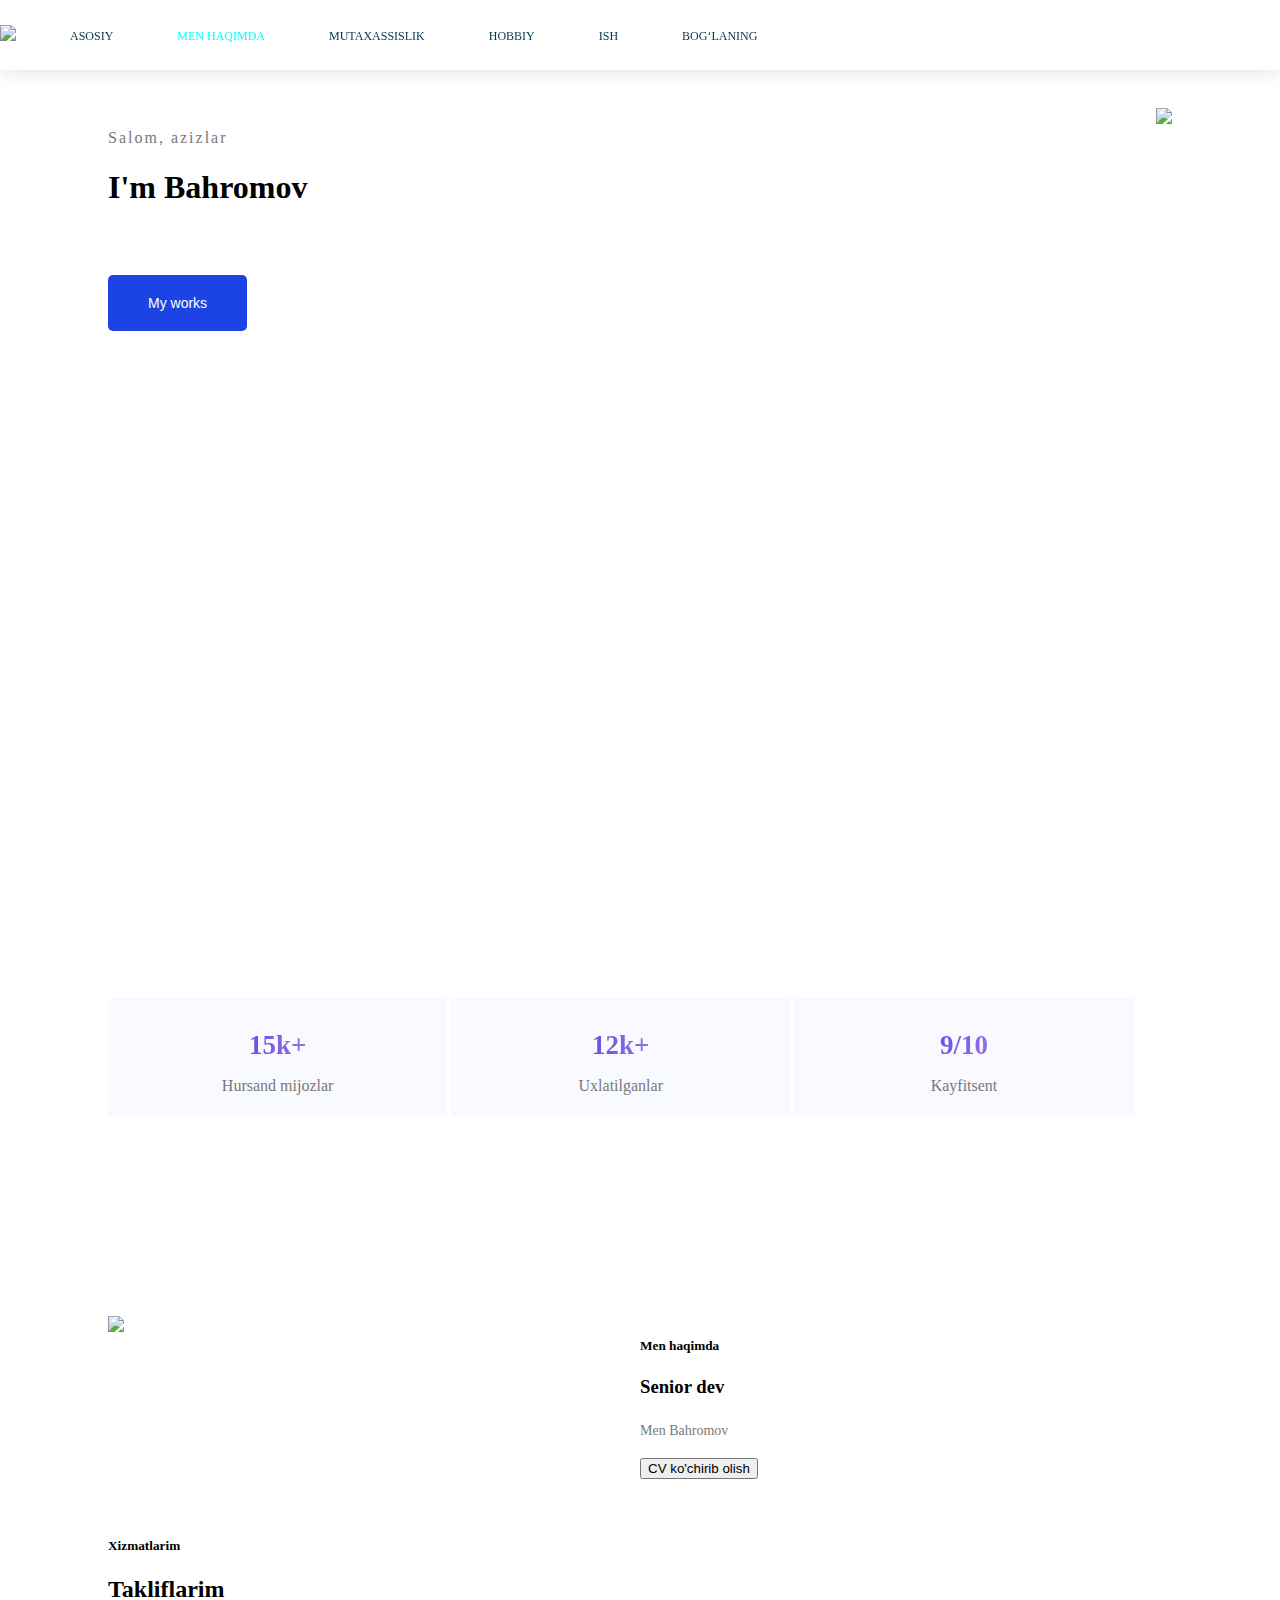
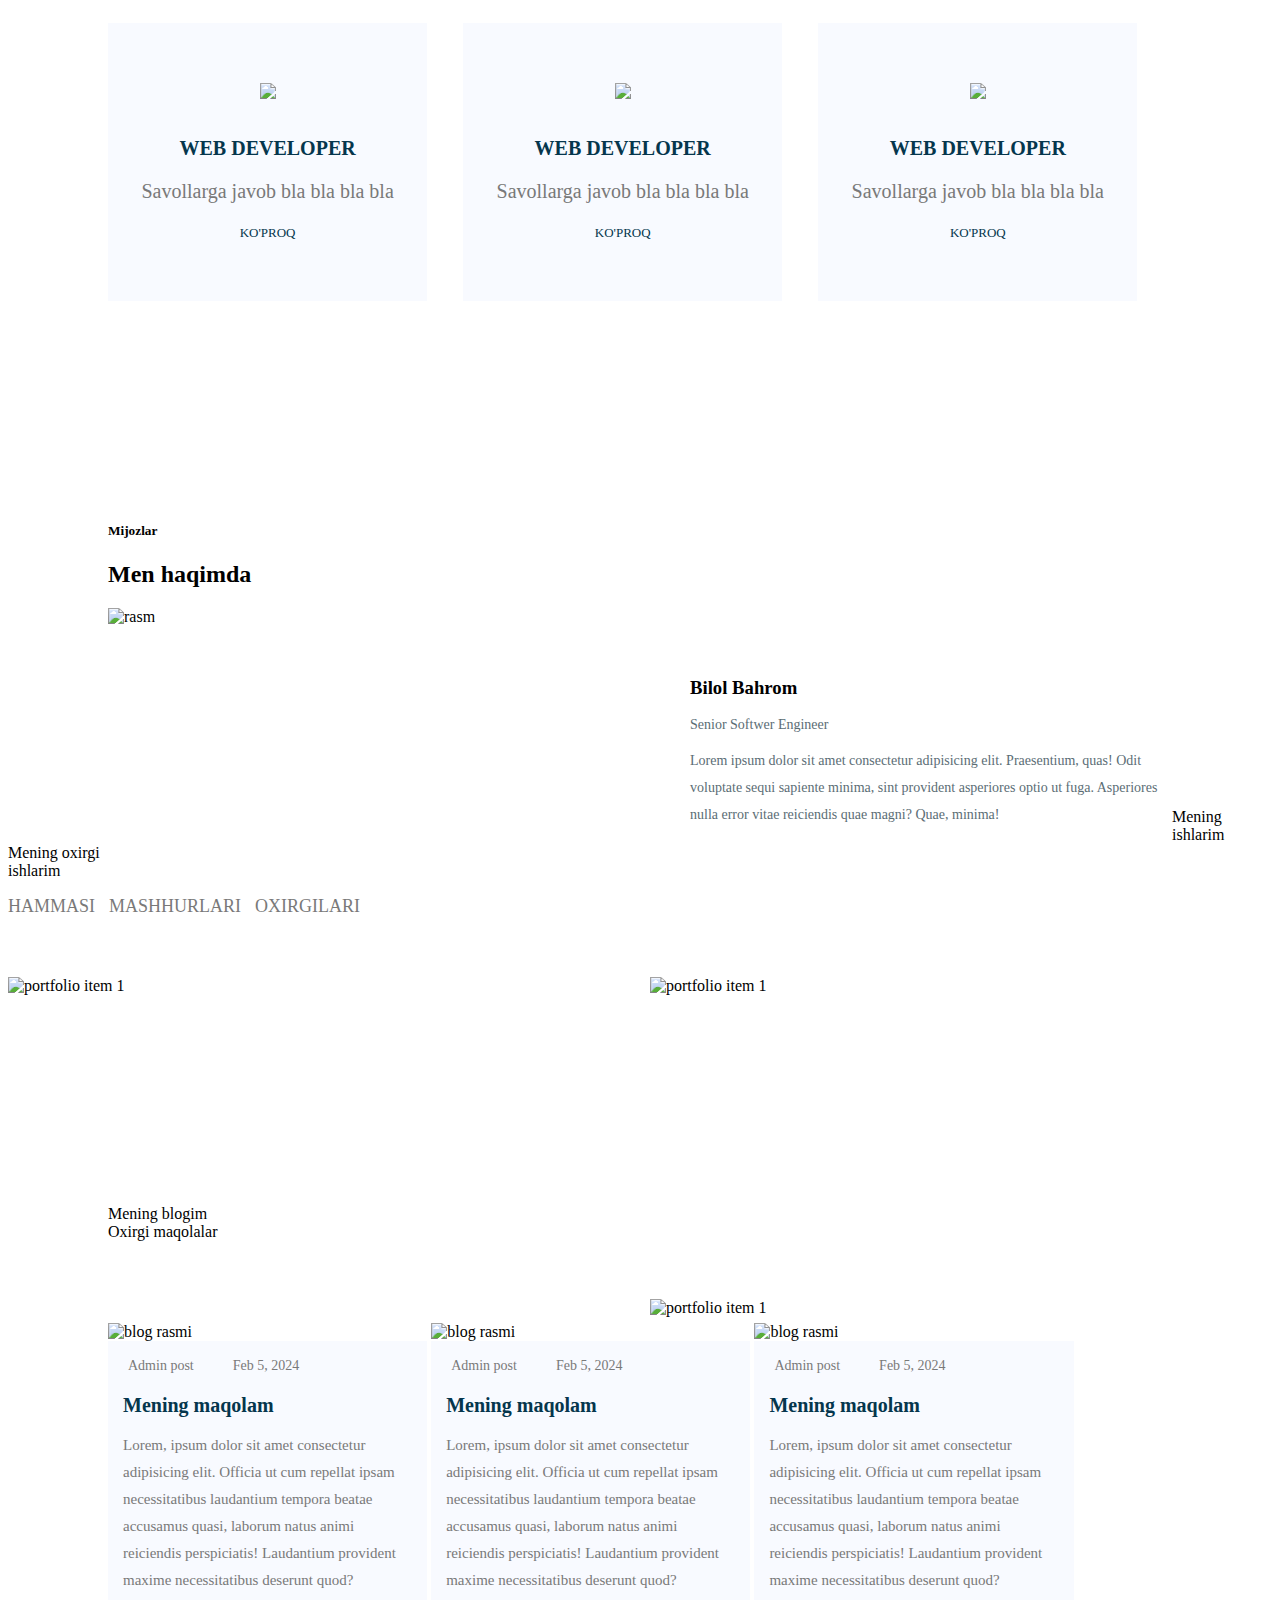
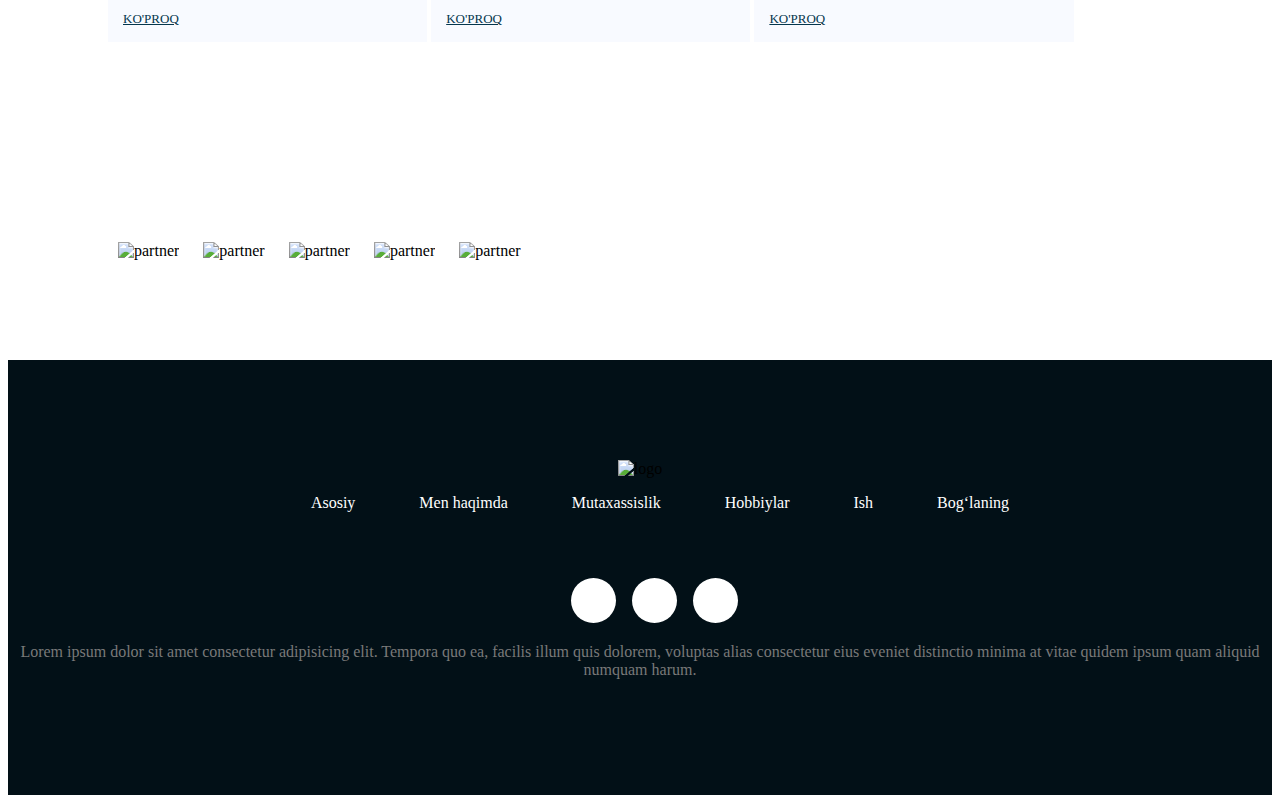
==== commit 00054a76: "footer 2" ====
--- a/index.html
+++ b/index.html
@@ -384,6 +384,11 @@
               <a href="#">Ish</a>
             </li>
           </ul>
+          <ul class="footer-navigation__items">
+            <li class="footer-navigation__item">
+              <a href="../contact.html">Bogʻlaning</a>
+            </li>
+          </ul>
         </nav>
         <ul class="footer__socials">
           <li class="footer__social">
--- a/main.css
+++ b/main.css
@@ -563,6 +563,10 @@
     width: 96%;
   }
 
+  .main-header {
+    display: none;
+  }
+
   .main-navigation {
     display: none;
   }
@@ -681,7 +685,9 @@
   }
 
   .footer {
+    display: inline-block;
     width: 100%;
     padding: 50px;
+    
   }
 }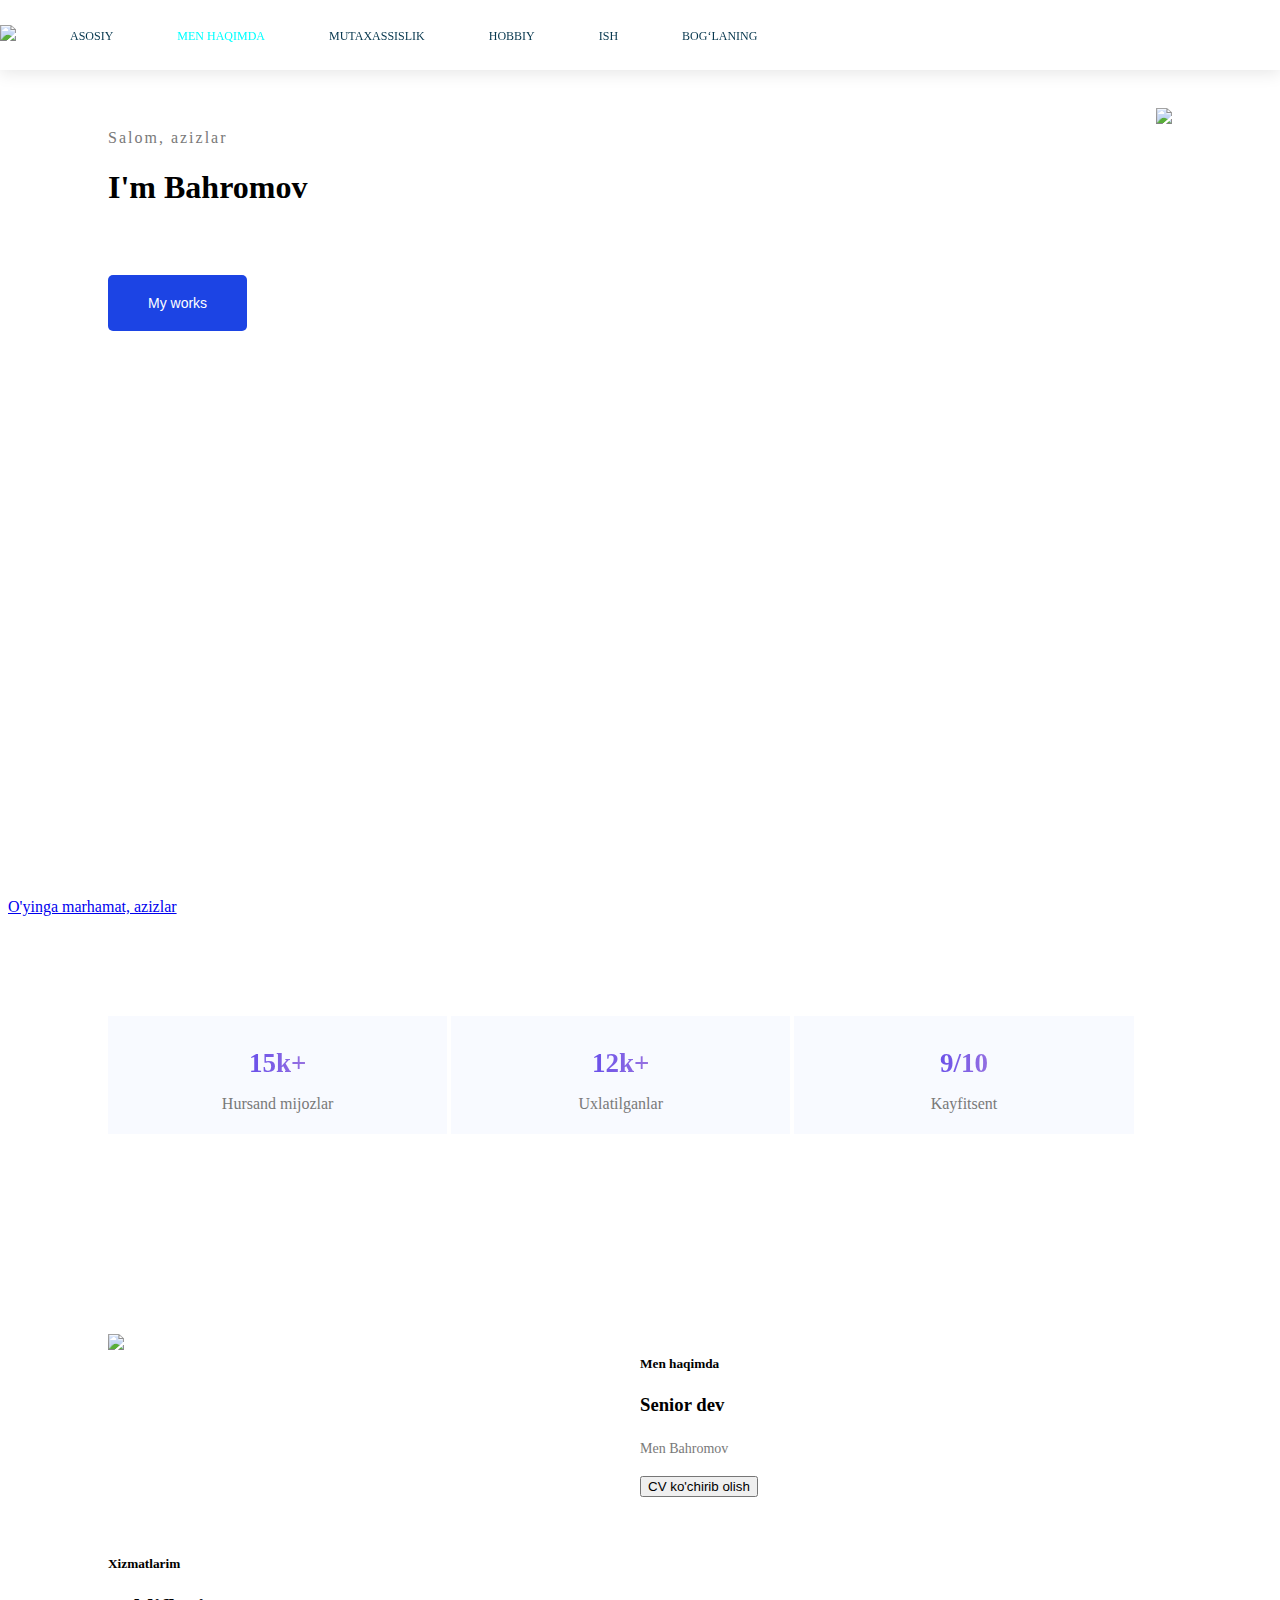
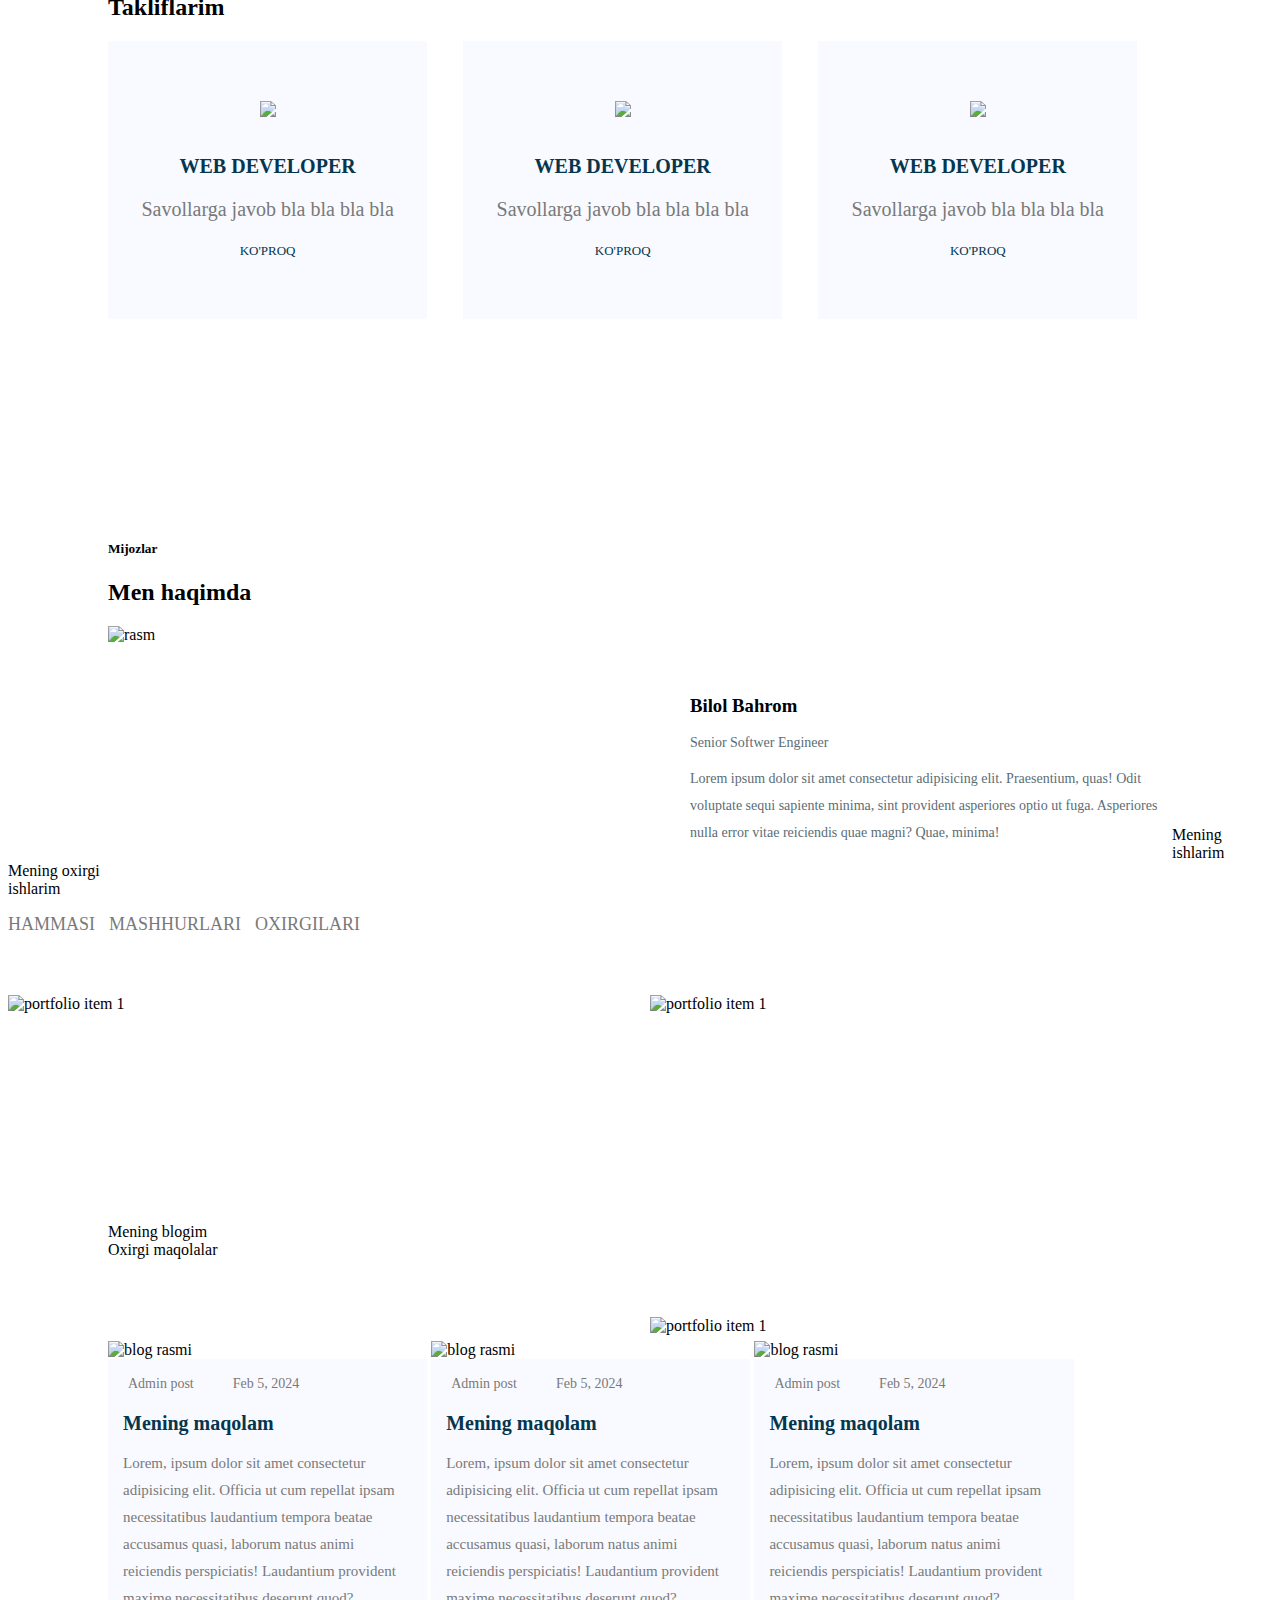
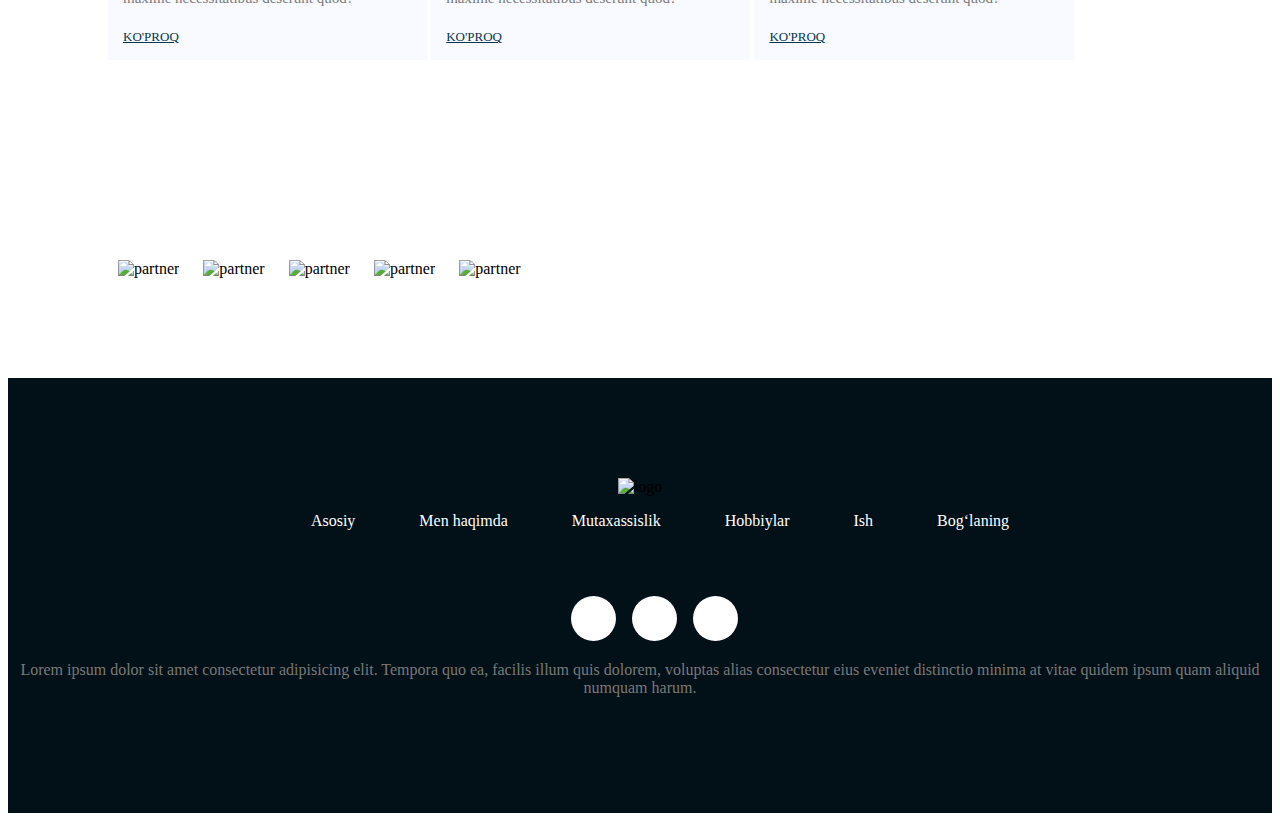
==== commit 5818c8bd: "game" ====
--- a/index.html
+++ b/index.html
@@ -88,6 +88,16 @@
   
 </div>
   <!--main-->
+
+   <!-- game -->
+
+ <div class="container">
+  <section class="game-section">
+    <div class="game">
+      <a href="./game.html" class="button">O'yinga marhamat, azizlar</a>
+    </div>
+  </section>
+ </div>
 
   <!--Statistics-->
 
--- a/main.css
+++ b/main.css
@@ -555,7 +555,7 @@
   color: #797979;
 }
 
-@media only screen and (max-width: 767px) {
+@media only screen and (max-width: 360px) {
 
   /* main header */
 
@@ -564,8 +564,11 @@
   }
 
   .main-header {
-    display: none;
-  }
+    /* position: fixed;
+    top: 0;
+    left: 0;
+    z-index: 10;
+  } */
 
   .main-navigation {
     display: none;
@@ -630,8 +633,9 @@
   /* services */
 
   .services {
-    padding: 1.5rem 0;
+    /* padding: 1.5rem 0; */
     text-align: center;
+    width: 100%;
   }
   .service-card {
     width: 100%;
@@ -688,6 +692,12 @@
     display: inline-block;
     width: 100%;
     padding: 50px;
+    position: fixed;
+    bottom: 0;
+    left: 0;
+    background-color: white;
+    box-shadow: 0px 3px 16px 0px rgb(0 0 0 /10%);
+    z-index: 10;
     
   }
 }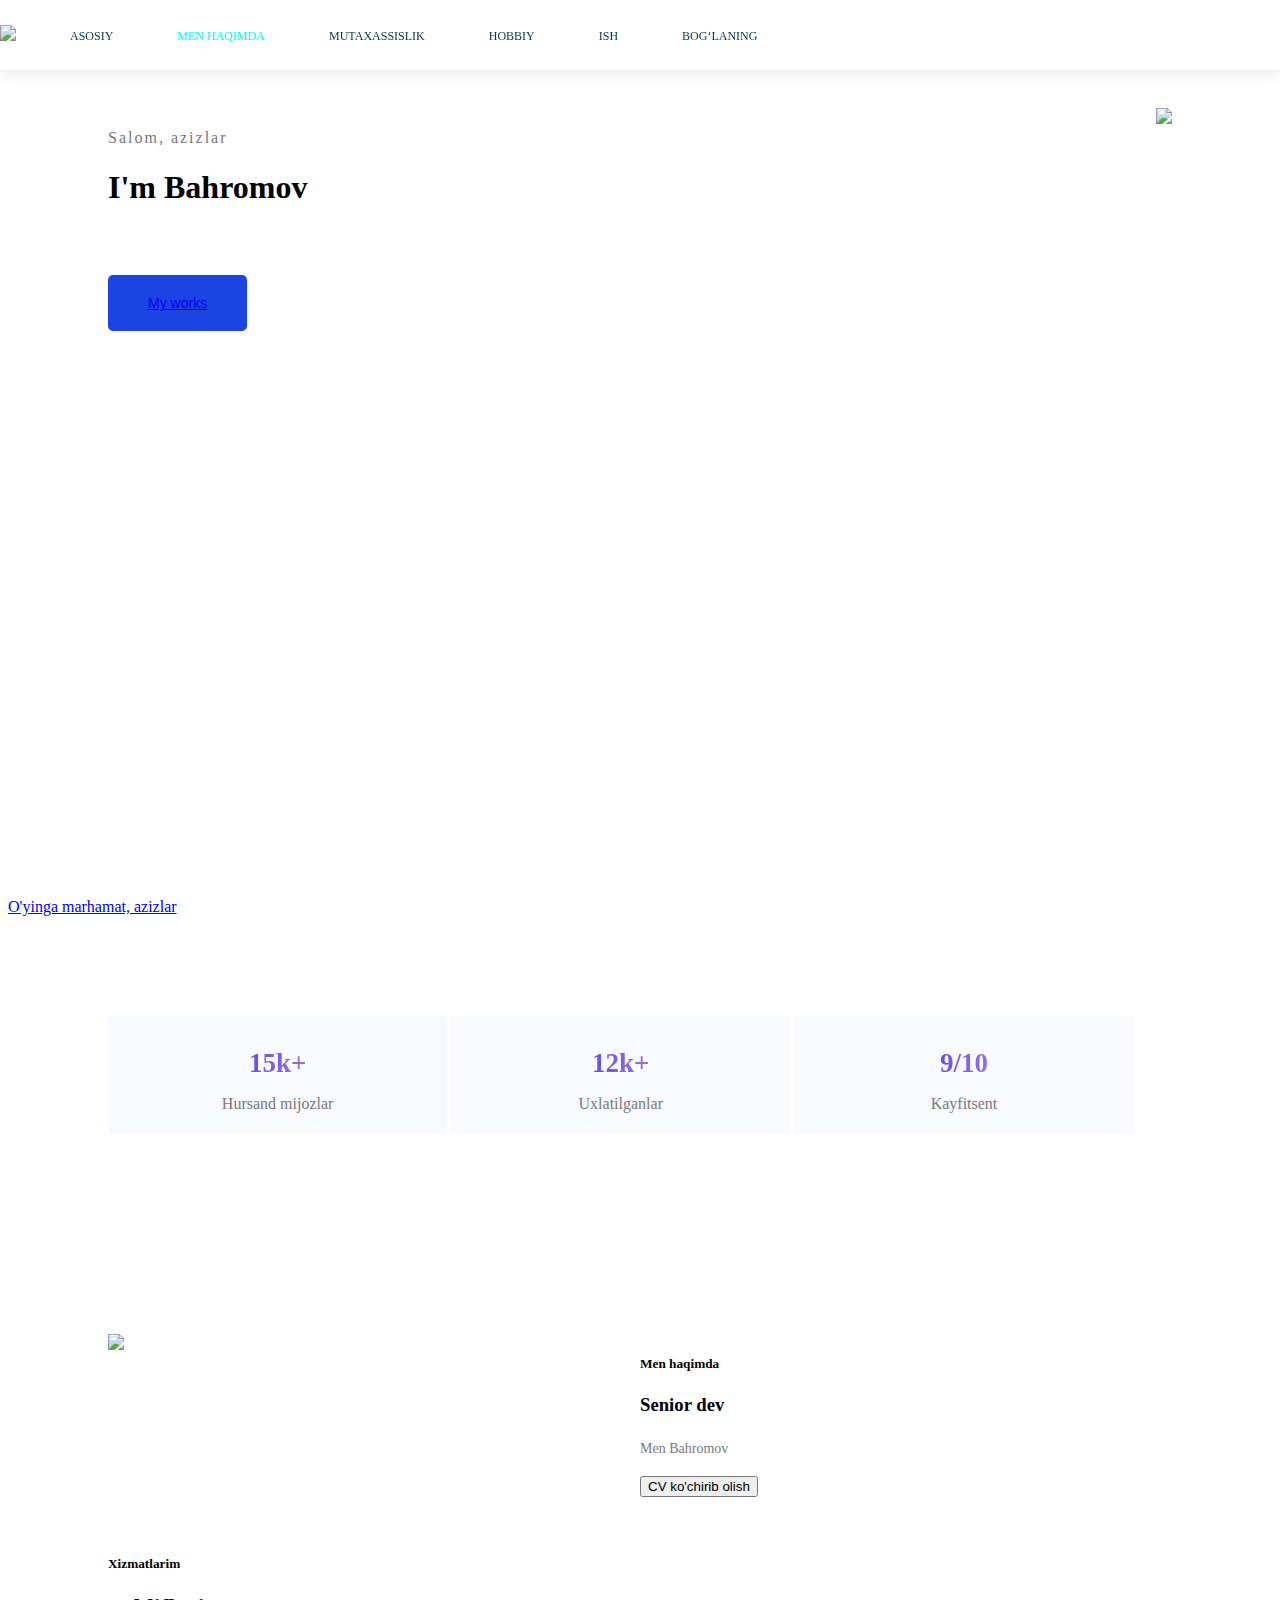
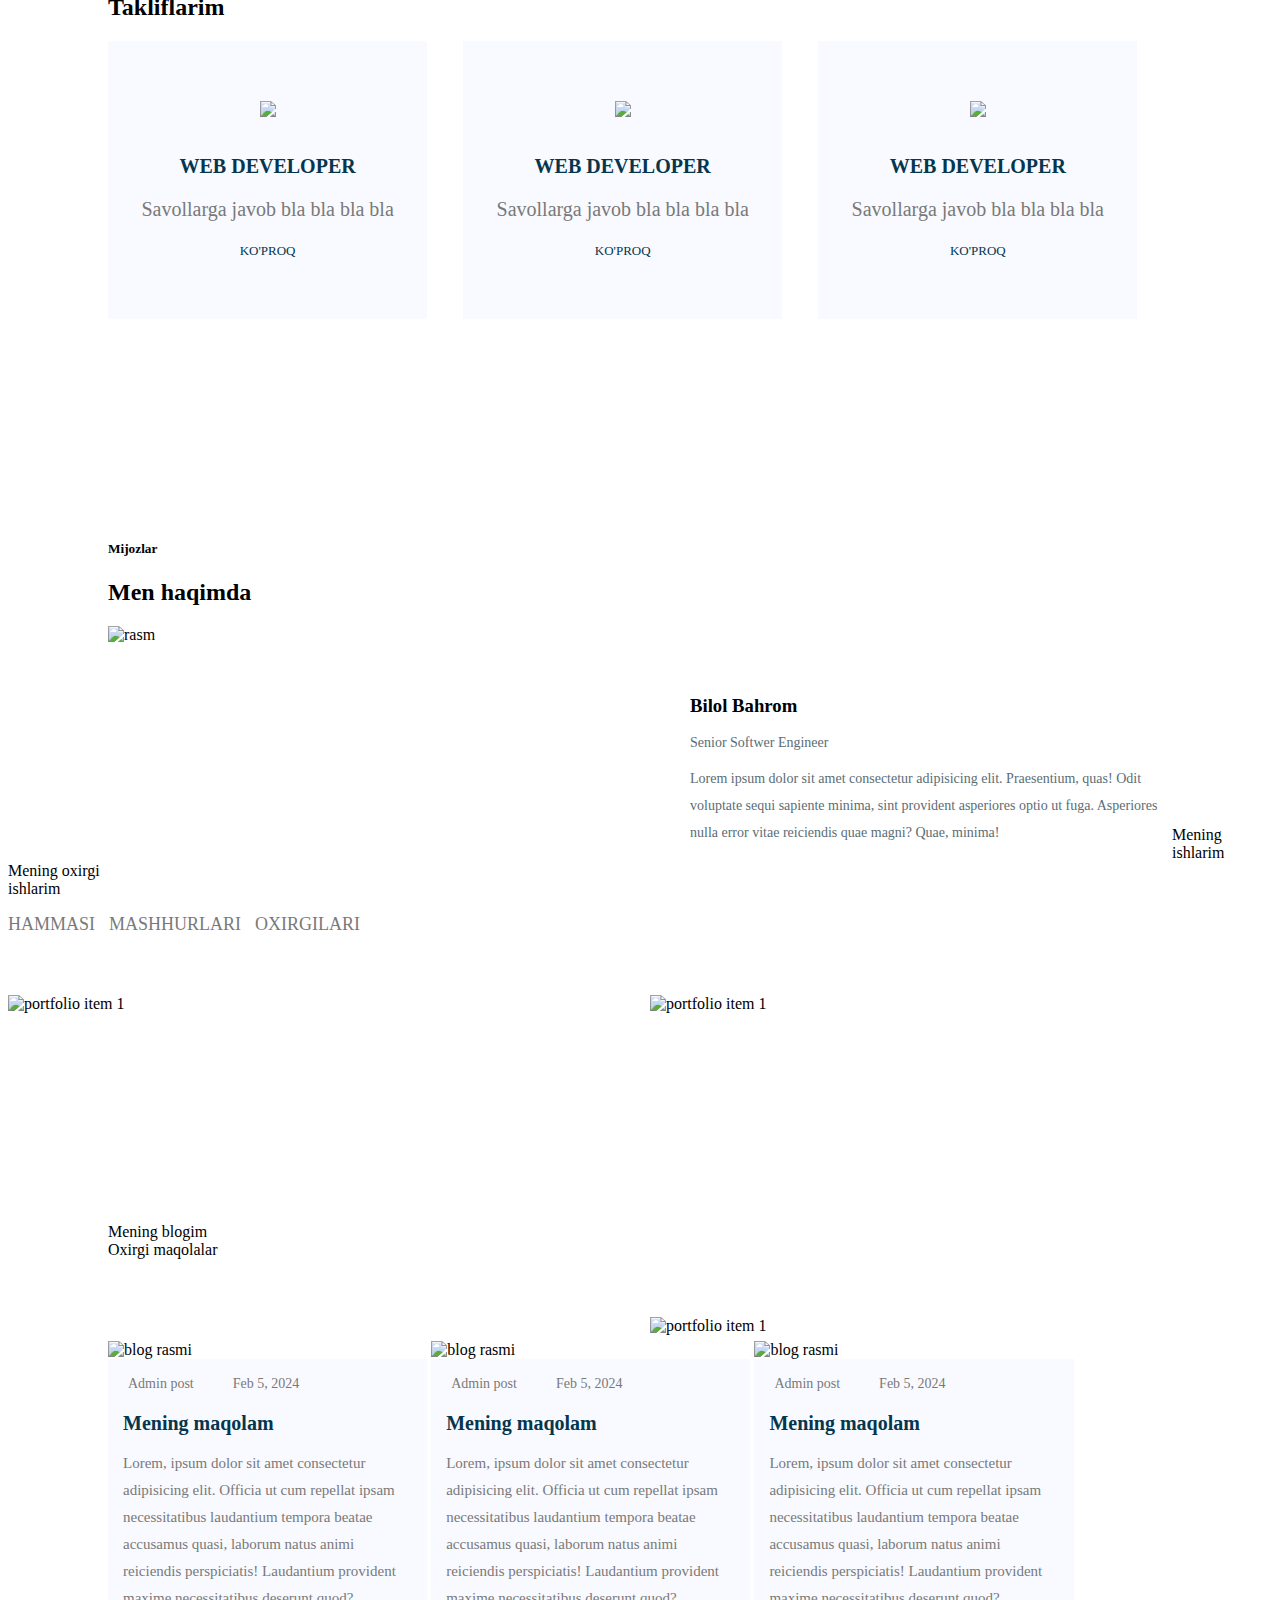
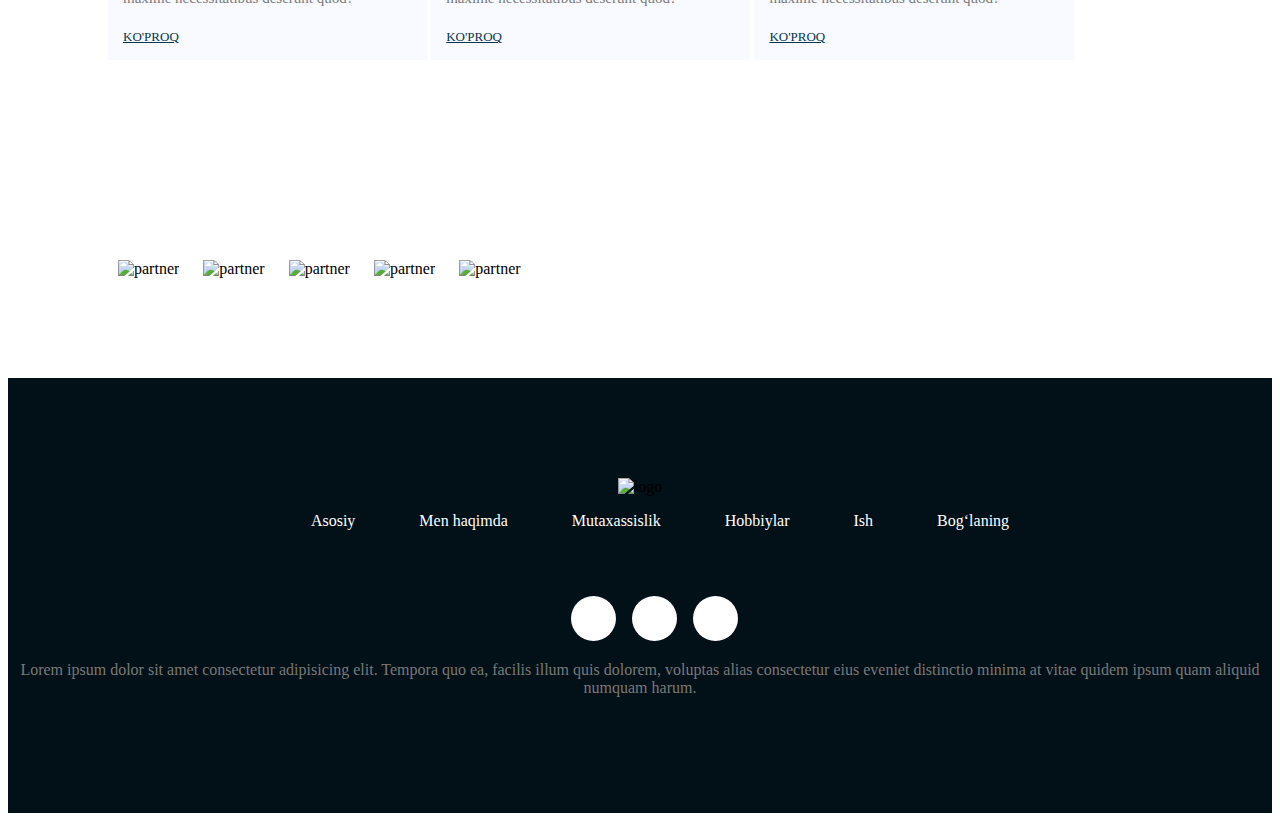
==== commit 1d66646c: "nana" ====
--- a/index.html
+++ b/index.html
@@ -77,7 +77,7 @@
           <i class="fab fa-telegram"></i>
         </a>
       </div>
-      <button type="button" class="main-section__action button to-uppercase">My works</button>
+      <button type="button" class="main-section__action button to-uppercase"><a href="./game.html">My works</a></button>
     </div>
     <div class="main-section__img">
       <img src="../Logo.png">
